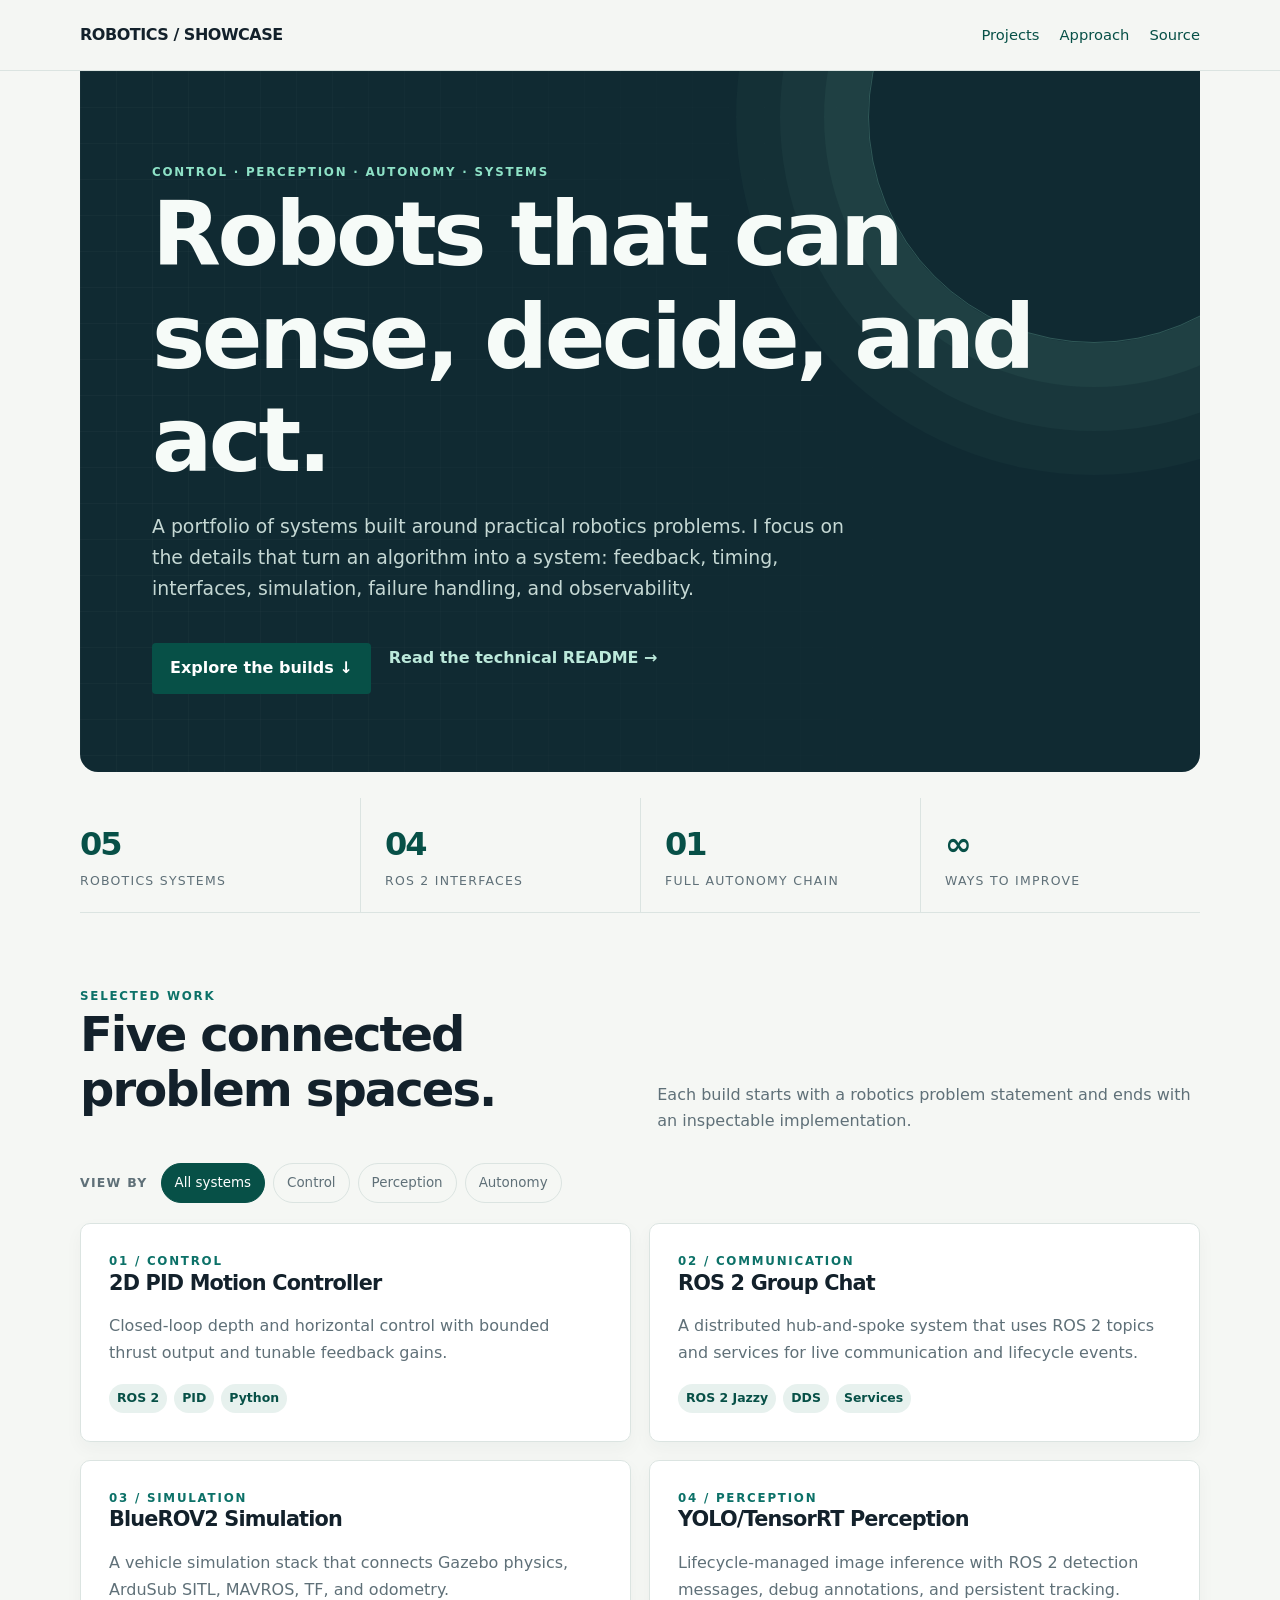
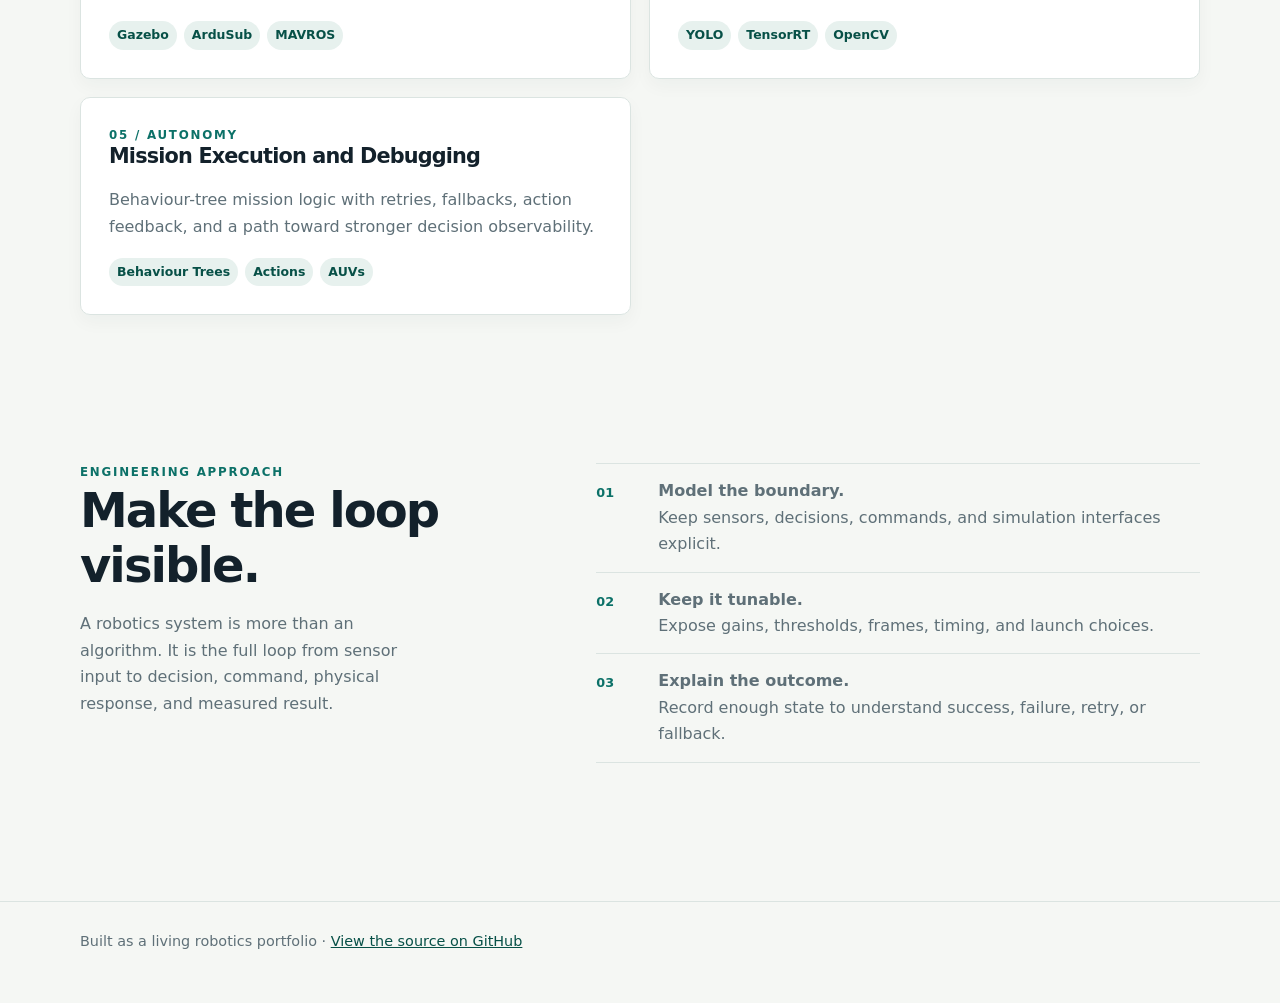
==== site/index.html @ ce5b4db6 "Create robotics portfolio and GitHub Pages showcase" ====
<!doctype html>
<html lang="en">
<head>
  <meta charset="utf-8">
  <meta name="viewport" content="width=device-width, initial-scale=1">
  <meta name="description" content="Robotics engineering portfolio by Brennan Ow Yong.">
  <title>Robotics Showcase — Brennan Ow Yong</title>
  <link rel="stylesheet" href="styles.css">
</head>
<body>
  <header class="topbar"><div class="wrap nav"><a class="brand" href="index.html">ROBOTICS / SHOWCASE</a><nav><a href="#projects">Projects</a><a href="#approach">Approach</a><a href="https://github.com/BrennanOwYong/robotics_showcase">Source</a></nav></div></header>
  <main>
    <div class="wrap hero">
      <div class="eyebrow">Control · Perception · Autonomy · Systems</div>
      <h1>Robots that can sense, decide, and act.</h1>
      <p class="lede">A portfolio of systems built around practical robotics problems. I focus on the details that turn an algorithm into a system: feedback, timing, interfaces, simulation, failure handling, and observability.</p>
      <div class="hero-actions"><a class="button" href="#projects">Explore the builds ↓</a><a class="text-link" href="https://github.com/BrennanOwYong/robotics_showcase">Read the technical README →</a></div>
    </div>
    <section class="wrap metrics" aria-label="Portfolio summary"><div><strong>05</strong><span>robotics systems</span></div><div><strong>04</strong><span>ROS 2 interfaces</span></div><div><strong>01</strong><span>full autonomy chain</span></div><div><strong>∞</strong><span>ways to improve</span></div></section>
    <section class="wrap section" id="projects">
      <div class="section-head"><div><div class="eyebrow">Selected work</div><h2>Five connected problem spaces.</h2></div><p>Each build starts with a robotics problem statement and ends with an inspectable implementation.</p></div>
      <div class="filterbar" aria-label="Filter projects"><span class="filter-label">View by</span><button class="filter is-active" type="button" data-filter="all">All systems</button><button class="filter" type="button" data-filter="control">Control</button><button class="filter" type="button" data-filter="perception">Perception</button><button class="filter" type="button" data-filter="autonomy">Autonomy</button></div>
      <div class="grid">
        <a class="card card-link" data-category="control" href="projects/pid-controller.html"><div class="eyebrow">01 / Control</div><h3>2D PID Motion Controller</h3><p>Closed-loop depth and horizontal control with bounded thrust output and tunable feedback gains.</p><div class="tags"><span class="tag">ROS 2</span><span class="tag">PID</span><span class="tag">Python</span></div></a>
        <a class="card card-link" data-category="autonomy" href="projects/ros-chat.html"><div class="eyebrow">02 / Communication</div><h3>ROS 2 Group Chat</h3><p>A distributed hub-and-spoke system that uses ROS 2 topics and services for live communication and lifecycle events.</p><div class="tags"><span class="tag">ROS 2 Jazzy</span><span class="tag">DDS</span><span class="tag">Services</span></div></a>
        <a class="card card-link" data-category="control" href="projects/bluerov-simulation.html"><div class="eyebrow">03 / Simulation</div><h3>BlueROV2 Simulation</h3><p>A vehicle simulation stack that connects Gazebo physics, ArduSub SITL, MAVROS, TF, and odometry.</p><div class="tags"><span class="tag">Gazebo</span><span class="tag">ArduSub</span><span class="tag">MAVROS</span></div></a>
        <a class="card card-link" data-category="perception" href="projects/perception.html"><div class="eyebrow">04 / Perception</div><h3>YOLO/TensorRT Perception</h3><p>Lifecycle-managed image inference with ROS 2 detection messages, debug annotations, and persistent tracking.</p><div class="tags"><span class="tag">YOLO</span><span class="tag">TensorRT</span><span class="tag">OpenCV</span></div></a>
        <a class="card card-link" data-category="autonomy" href="projects/mission-debug.html"><div class="eyebrow">05 / Autonomy</div><h3>Mission Execution and Debugging</h3><p>Behaviour-tree mission logic with retries, fallbacks, action feedback, and a path toward stronger decision observability.</p><div class="tags"><span class="tag">Behaviour Trees</span><span class="tag">Actions</span><span class="tag">AUVs</span></div></a>
      </div>
    </section>
    <section class="wrap section split" id="approach"><div><div class="eyebrow">Engineering approach</div><h2>Make the loop visible.</h2><p class="section-intro">A robotics system is more than an algorithm. It is the full loop from sensor input to decision, command, physical response, and measured result.</p></div><div class="approach-list"><div><span>01</span><p><strong>Model the boundary.</strong><br>Keep sensors, decisions, commands, and simulation interfaces explicit.</p></div><div><span>02</span><p><strong>Keep it tunable.</strong><br>Expose gains, thresholds, frames, timing, and launch choices.</p></div><div><span>03</span><p><strong>Explain the outcome.</strong><br>Record enough state to understand success, failure, retry, or fallback.</p></div></div></section>
  </main>
  <footer class="site-footer"><div class="wrap">Built as a living robotics portfolio · <a href="https://github.com/BrennanOwYong/robotics_showcase">View the source on GitHub</a></div></footer>
  <script src="app.js"></script>
</body>
</html>
---- site/styles.css ----
:root {
  --ink: #13212b;
  --muted: #5f7078;
  --paper: #f5f7f4;
  --card: #ffffff;
  --line: #dbe4e1;
  --accent: #0c7168;
  --accent-dark: #075047;
  --warm: #f2b84b;
  --max: 1120px;
}

* { box-sizing: border-box; }
html { scroll-behavior: smooth; }
body { margin: 0; color: var(--ink); background: var(--paper); font: 16px/1.65 Inter, ui-sans-serif, system-ui, -apple-system, sans-serif; }
a { color: var(--accent-dark); }
a:hover { color: var(--accent); }
.wrap { width: min(var(--max), calc(100% - 40px)); margin: 0 auto; }
.topbar { padding: 22px 0; border-bottom: 1px solid var(--line); background: rgba(245,247,244,.92); }
.nav { display: flex; justify-content: space-between; gap: 24px; align-items: center; }
.brand { font-weight: 800; letter-spacing: -.03em; text-decoration: none; color: var(--ink); }
.nav a:not(.brand) { margin-left: 20px; text-decoration: none; font-size: .92rem; }
.eyebrow { color: var(--accent); text-transform: uppercase; letter-spacing: .15em; font-size: .74rem; font-weight: 800; }
.hero { position: relative; isolation: isolate; overflow: hidden; padding: 92px 72px 78px; max-width: var(--max); color: #f6fbf8; background: #102a32; border-radius: 0 0 18px 18px; }
.hero::before { content: ""; position: absolute; z-index: -1; width: 450px; height: 450px; right: -120px; top: -180px; border: 1px solid rgba(142, 226, 199, .25); border-radius: 50%; box-shadow: 0 0 0 44px rgba(142, 226, 199, .05), 0 0 0 88px rgba(142, 226, 199, .04), 0 0 0 132px rgba(142, 226, 199, .03); }
.hero::after { content: ""; position: absolute; z-index: -1; inset: 0; opacity: .12; background-image: linear-gradient(rgba(255,255,255,.22) 1px, transparent 1px), linear-gradient(90deg, rgba(255,255,255,.22) 1px, transparent 1px); background-size: 36px 36px; mask-image: linear-gradient(90deg, #000, transparent 80%); }
.hero .eyebrow { color: #8ee2c7; }
.hero .lede { color: #c5d8d4; max-width: 700px; }
.hero-actions { display: flex; flex-wrap: wrap; align-items: center; gap: 18px; }
.text-link { color: #bce9db; text-decoration: none; font-weight: 700; }
.text-link:hover { color: #fff; }
h1, h2, h3 { line-height: 1.15; letter-spacing: -.04em; margin: 0 0 18px; }
h1 { font-size: clamp(2.8rem, 7vw, 5.8rem); }
h2 { font-size: clamp(2rem, 4vw, 3rem); }
h3 { font-size: 1.3rem; }
.lede { color: var(--muted); font-size: 1.18rem; max-width: 720px; }
.button { display: inline-block; margin-top: 20px; padding: 12px 18px; color: #fff; background: var(--accent-dark); border-radius: 4px; text-decoration: none; font-weight: 700; }
.button:hover { color: #fff; background: var(--accent); }
.metrics { display: grid; grid-template-columns: repeat(4, 1fr); margin-top: 26px; border-bottom: 1px solid var(--line); }
.metrics div { display: flex; flex-direction: column; gap: 1px; padding: 20px 24px; border-left: 1px solid var(--line); }
.metrics div:first-child { border-left: 0; padding-left: 0; }
.metrics strong { color: var(--accent-dark); font-size: 2rem; letter-spacing: -.06em; }
.metrics span { color: var(--muted); font-size: .78rem; text-transform: uppercase; letter-spacing: .1em; }
.section { padding: 74px 0; }
.section-head { display: flex; justify-content: space-between; align-items: end; gap: 20px; margin-bottom: 24px; }
.section-head p { max-width: 550px; color: var(--muted); margin: 0; }
.filterbar { display: flex; flex-wrap: wrap; align-items: center; gap: 8px; margin: 28px 0 20px; }
.filter-label { margin-right: 5px; color: var(--muted); font-size: .78rem; text-transform: uppercase; letter-spacing: .1em; font-weight: 800; }
.filter { padding: 8px 13px; color: var(--muted); background: transparent; border: 1px solid var(--line); border-radius: 999px; font: inherit; font-size: .84rem; cursor: pointer; }
.filter:hover, .filter.is-active { color: #fff; background: var(--accent-dark); border-color: var(--accent-dark); }
.grid { display: grid; grid-template-columns: repeat(2, 1fr); gap: 18px; }
.card { padding: 28px; background: var(--card); border: 1px solid var(--line); border-radius: 10px; box-shadow: 0 7px 18px rgba(16, 46, 50, .04); }
.card p { color: var(--muted); }
.card-link { text-decoration: none; display: block; color: inherit; height: 100%; }
.card-link { transition: transform .18s ease, box-shadow .18s ease, border-color .18s ease; }
.card-link.reveal { animation: rise .5s both; }
.card-link:hover { transform: translateY(-4px); border-color: #8fcabc; box-shadow: 0 15px 30px rgba(16, 46, 50, .1); }
.card-link:hover h3 { color: var(--accent); }
.card-link[hidden] { display: none; }
.tags { display: flex; flex-wrap: wrap; gap: 7px; margin: 18px 0 0; }
.tag { color: var(--accent-dark); background: #e7f1ee; padding: 4px 8px; border-radius: 999px; font-size: .78rem; font-weight: 700; }
.split { display: grid; grid-template-columns: .85fr 1.15fr; gap: 70px; }
.split p, .split li { color: var(--muted); }
.section-intro { max-width: 360px; }
.approach-list { border-top: 1px solid var(--line); }
.approach-list div { display: grid; grid-template-columns: 46px 1fr; gap: 16px; border-bottom: 1px solid var(--line); }
.approach-list span { padding-top: 18px; color: var(--accent); font-weight: 800; font-size: .8rem; }
.approach-list p { margin: 14px 0; }
.site-footer { margin-top: 64px; padding: 28px 0 50px; border-top: 1px solid var(--line); color: var(--muted); font-size: .9rem; }
.project-hero { position: relative; isolation: isolate; overflow: hidden; padding: 72px 70px 58px; max-width: var(--max); color: #f6fbf8; background: #102a32; border-radius: 0 0 18px 18px; }
.project-hero::after { content: ""; position: absolute; z-index: -1; width: 360px; height: 360px; right: -150px; top: -150px; border: 1px solid rgba(142,226,199,.22); border-radius: 50%; box-shadow: 0 0 0 36px rgba(142,226,199,.05), 0 0 0 72px rgba(142,226,199,.04); }
.project-hero .eyebrow { color: #8ee2c7; }
.project-hero .lede { color: #c5d8d4; }
.project-hero h1 { font-size: clamp(2.6rem, 6vw, 4.8rem); }
.project-meta { display: flex; flex-wrap: wrap; gap: 8px; margin-top: 24px; }
.project-body { display: grid; grid-template-columns: 1.4fr .6fr; gap: 54px; padding-bottom: 70px; }
.project-body h2 { margin-top: 42px; font-size: 2rem; }
.project-body h2:first-child { margin-top: 0; }
.project-body p, .project-body li { color: var(--muted); }
.facts { height: max-content; position: sticky; top: 20px; }
.facts dl { margin: 0; }
.facts dt { margin-top: 18px; color: var(--accent); font-size: .75rem; font-weight: 800; letter-spacing: .1em; text-transform: uppercase; }
.facts dd { margin: 3px 0 0; color: var(--ink); }
code { padding: 2px 5px; background: #eaf0ee; border-radius: 3px; font-size: .9em; }
pre { padding: 18px; overflow-x: auto; background: #15252a; color: #d9ebe6; border-radius: 6px; }
.back { display: inline-block; margin-top: 14px; font-size: .9rem; }
@keyframes rise { from { opacity: 0; transform: translateY(9px); } to { opacity: 1; transform: translateY(0); } }
@media (max-width: 760px) { .nav { align-items: flex-start; } .nav a:not(.brand) { margin-left: 10px; } .grid, .split, .project-body, .metrics { grid-template-columns: 1fr; } .hero, .project-hero { padding: 60px 28px; border-radius: 0 0 12px 12px; } .hero h1 { font-size: clamp(2.6rem, 14vw, 4rem); } .metrics div, .metrics div:first-child { padding: 14px 0; border-left: 0; border-bottom: 1px solid var(--line); } .metrics div:last-child { border-bottom: 0; } .facts { position: static; } }
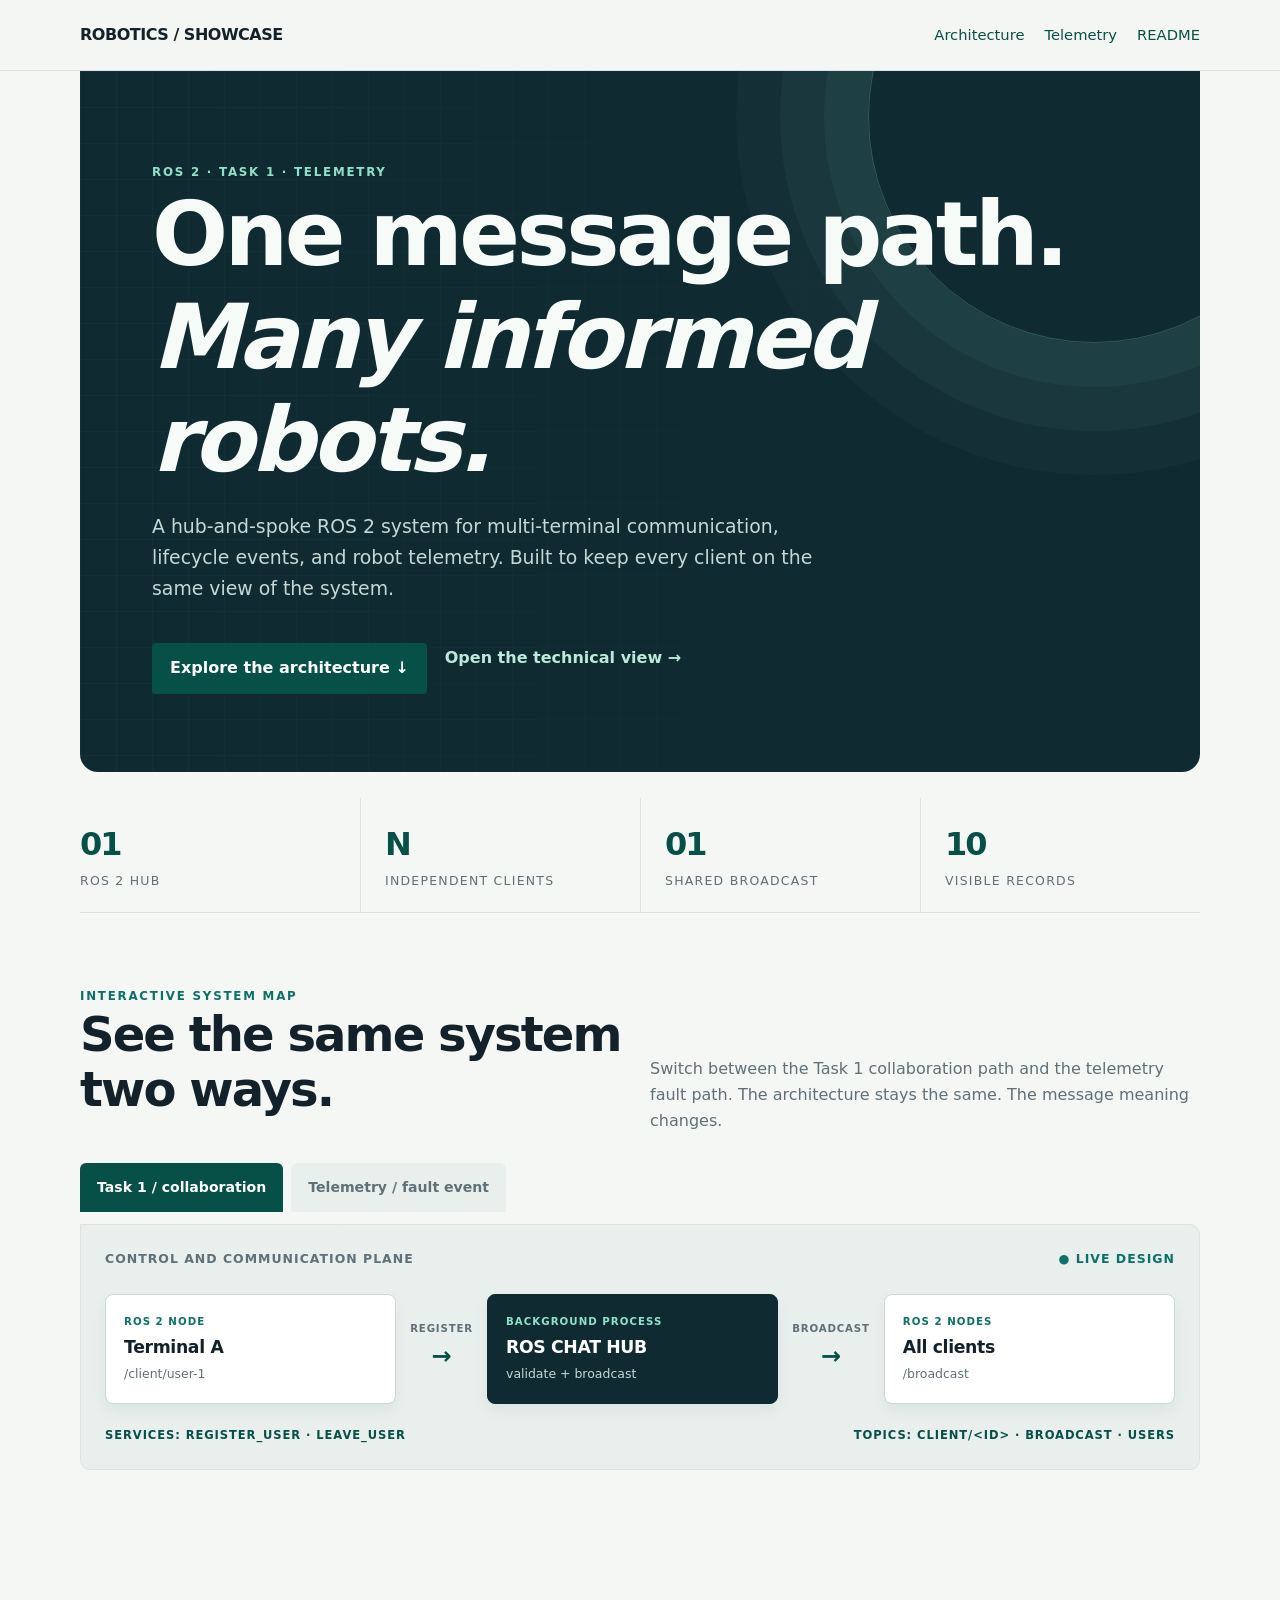
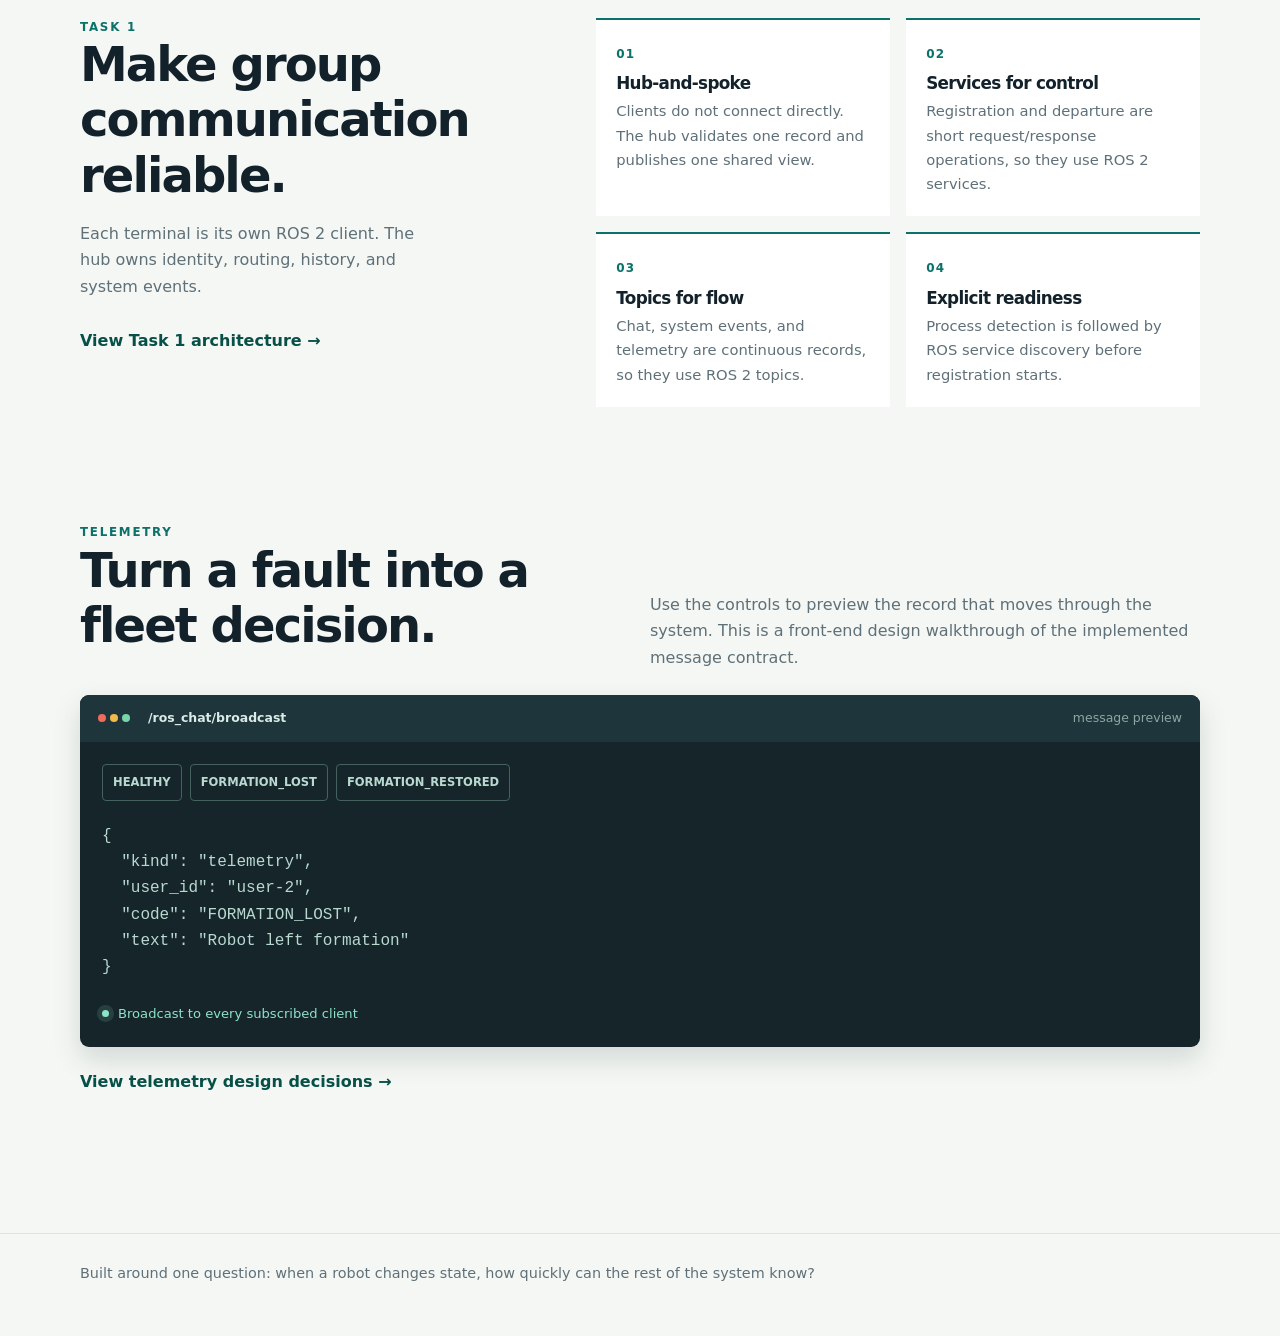
==== commit 0a9f4321: "Focus portfolio on Task 1 and telemetry" ====
--- a/site/index.html
+++ b/site/index.html
@@ -1,36 +1,22 @@
 <!doctype html>
 <html lang="en">
-<head>
-  <meta charset="utf-8">
-  <meta name="viewport" content="width=device-width, initial-scale=1">
-  <meta name="description" content="Robotics engineering portfolio by Brennan Ow Yong.">
-  <title>Robotics Showcase — Brennan Ow Yong</title>
-  <link rel="stylesheet" href="styles.css">
-</head>
+<head><meta charset="utf-8"><meta name="viewport" content="width=device-width, initial-scale=1"><meta name="description" content="Task 1 ROS 2 group communication and telemetry architecture portfolio."><title>ROS 2 Mission Telemetry — Robotics Showcase</title><link rel="stylesheet" href="styles.css"></head>
 <body>
-  <header class="topbar"><div class="wrap nav"><a class="brand" href="index.html">ROBOTICS / SHOWCASE</a><nav><a href="#projects">Projects</a><a href="#approach">Approach</a><a href="https://github.com/BrennanOwYong/robotics_showcase">Source</a></nav></div></header>
-  <main>
-    <div class="wrap hero">
-      <div class="eyebrow">Control · Perception · Autonomy · Systems</div>
-      <h1>Robots that can sense, decide, and act.</h1>
-      <p class="lede">A portfolio of systems built around practical robotics problems. I focus on the details that turn an algorithm into a system: feedback, timing, interfaces, simulation, failure handling, and observability.</p>
-      <div class="hero-actions"><a class="button" href="#projects">Explore the builds ↓</a><a class="text-link" href="https://github.com/BrennanOwYong/robotics_showcase">Read the technical README →</a></div>
-    </div>
-    <section class="wrap metrics" aria-label="Portfolio summary"><div><strong>05</strong><span>robotics systems</span></div><div><strong>04</strong><span>ROS 2 interfaces</span></div><div><strong>01</strong><span>full autonomy chain</span></div><div><strong>∞</strong><span>ways to improve</span></div></section>
-    <section class="wrap section" id="projects">
-      <div class="section-head"><div><div class="eyebrow">Selected work</div><h2>Five connected problem spaces.</h2></div><p>Each build starts with a robotics problem statement and ends with an inspectable implementation.</p></div>
-      <div class="filterbar" aria-label="Filter projects"><span class="filter-label">View by</span><button class="filter is-active" type="button" data-filter="all">All systems</button><button class="filter" type="button" data-filter="control">Control</button><button class="filter" type="button" data-filter="perception">Perception</button><button class="filter" type="button" data-filter="autonomy">Autonomy</button></div>
-      <div class="grid">
-        <a class="card card-link" data-category="control" href="projects/pid-controller.html"><div class="eyebrow">01 / Control</div><h3>2D PID Motion Controller</h3><p>Closed-loop depth and horizontal control with bounded thrust output and tunable feedback gains.</p><div class="tags"><span class="tag">ROS 2</span><span class="tag">PID</span><span class="tag">Python</span></div></a>
-        <a class="card card-link" data-category="autonomy" href="projects/ros-chat.html"><div class="eyebrow">02 / Communication</div><h3>ROS 2 Group Chat</h3><p>A distributed hub-and-spoke system that uses ROS 2 topics and services for live communication and lifecycle events.</p><div class="tags"><span class="tag">ROS 2 Jazzy</span><span class="tag">DDS</span><span class="tag">Services</span></div></a>
-        <a class="card card-link" data-category="control" href="projects/bluerov-simulation.html"><div class="eyebrow">03 / Simulation</div><h3>BlueROV2 Simulation</h3><p>A vehicle simulation stack that connects Gazebo physics, ArduSub SITL, MAVROS, TF, and odometry.</p><div class="tags"><span class="tag">Gazebo</span><span class="tag">ArduSub</span><span class="tag">MAVROS</span></div></a>
-        <a class="card card-link" data-category="perception" href="projects/perception.html"><div class="eyebrow">04 / Perception</div><h3>YOLO/TensorRT Perception</h3><p>Lifecycle-managed image inference with ROS 2 detection messages, debug annotations, and persistent tracking.</p><div class="tags"><span class="tag">YOLO</span><span class="tag">TensorRT</span><span class="tag">OpenCV</span></div></a>
-        <a class="card card-link" data-category="autonomy" href="projects/mission-debug.html"><div class="eyebrow">05 / Autonomy</div><h3>Mission Execution and Debugging</h3><p>Behaviour-tree mission logic with retries, fallbacks, action feedback, and a path toward stronger decision observability.</p><div class="tags"><span class="tag">Behaviour Trees</span><span class="tag">Actions</span><span class="tag">AUVs</span></div></a>
-      </div>
-    </section>
-    <section class="wrap section split" id="approach"><div><div class="eyebrow">Engineering approach</div><h2>Make the loop visible.</h2><p class="section-intro">A robotics system is more than an algorithm. It is the full loop from sensor input to decision, command, physical response, and measured result.</p></div><div class="approach-list"><div><span>01</span><p><strong>Model the boundary.</strong><br>Keep sensors, decisions, commands, and simulation interfaces explicit.</p></div><div><span>02</span><p><strong>Keep it tunable.</strong><br>Expose gains, thresholds, frames, timing, and launch choices.</p></div><div><span>03</span><p><strong>Explain the outcome.</strong><br>Record enough state to understand success, failure, retry, or fallback.</p></div></div></section>
-  </main>
-  <footer class="site-footer"><div class="wrap">Built as a living robotics portfolio · <a href="https://github.com/BrennanOwYong/robotics_showcase">View the source on GitHub</a></div></footer>
-  <script src="app.js"></script>
-</body>
-</html>
+<header class="topbar"><div class="wrap nav"><a class="brand" href="index.html">ROBOTICS / SHOWCASE</a><nav><a href="#architecture">Architecture</a><a href="#telemetry">Telemetry</a><a href="https://github.com/BrennanOwYong/robotics_showcase">README</a></nav></div></header>
+<main>
+  <section class="wrap hero"><div class="eyebrow">ROS 2 · Task 1 · Telemetry</div><h1>One message path.<br><em>Many informed robots.</em></h1><p class="lede">A hub-and-spoke ROS 2 system for multi-terminal communication, lifecycle events, and robot telemetry. Built to keep every client on the same view of the system.</p><div class="hero-actions"><a class="button" href="#architecture">Explore the architecture ↓</a><a class="text-link" href="task1.html">Open the technical view →</a></div></section>
+  <section class="wrap metrics" aria-label="System summary"><div><strong>01</strong><span>ROS 2 hub</span></div><div><strong>N</strong><span>independent clients</span></div><div><strong>01</strong><span>shared broadcast</span></div><div><strong>10</strong><span>visible records</span></div></section>
+  <section class="wrap section" id="architecture"><div class="section-head"><div><div class="eyebrow">Interactive system map</div><h2>See the same system two ways.</h2></div><p>Switch between the Task 1 collaboration path and the telemetry fault path. The architecture stays the same. The message meaning changes.</p></div>
+    <div class="view-tabs" role="tablist" aria-label="Architecture views"><button class="view-tab is-active" type="button" role="tab" aria-selected="true" data-view="task">Task 1 / collaboration</button><button class="view-tab" type="button" role="tab" aria-selected="false" data-view="telemetry">Telemetry / fault event</button></div>
+    <div class="architecture-panel is-active" data-panel="task"><div class="diagram-caption"><span>Control and communication plane</span><span class="live-dot">● live design</span></div><div class="flow-diagram"><div class="node client"><small>ROS 2 node</small><strong>Terminal A</strong><span>/client/user-1</span></div><div class="arrow"><span>register</span>→</div><div class="node hub"><small>background process</small><strong>ROS CHAT HUB</strong><span>validate + broadcast</span></div><div class="arrow"><span>broadcast</span>→</div><div class="node client"><small>ROS 2 nodes</small><strong>All clients</strong><span>/broadcast</span></div></div><div class="diagram-foot"><span>Services: register_user · leave_user</span><span>Topics: client/&lt;id&gt; · broadcast · users</span></div></div>
+    <div class="architecture-panel" data-panel="telemetry"><div class="diagram-caption"><span>Fleet event plane</span><span class="live-dot amber">● same transport</span></div><div class="flow-diagram telemetry-flow"><div class="node robot"><small>robot or client</small><strong>Formation lost</strong><span>telemetry record</span></div><div class="arrow"><span>JSON record</span>→</div><div class="node hub"><small>trusted router</small><strong>ROS CHAT HUB</strong><span>validate sender</span></div><div class="arrow"><span>one broadcast</span>→</div><div class="node robot"><small>fleet response</small><strong>All robots</strong><span>log · react · display</span></div></div><div class="diagram-foot"><span>kind: telemetry</span><span>code: FORMATION_LOST</span></div></div>
+  </section>
+  <section class="wrap section split" id="task1"><div><div class="eyebrow">Task 1</div><h2>Make group communication reliable.</h2><p class="section-intro">Each terminal is its own ROS 2 client. The hub owns identity, routing, history, and system events.</p><a class="inline-link" href="task1.html">View Task 1 architecture →</a></div><div class="decision-grid"><div class="decision"><span>01</span><h3>Hub-and-spoke</h3><p>Clients do not connect directly. The hub validates one record and publishes one shared view.</p></div><div class="decision"><span>02</span><h3>Services for control</h3><p>Registration and departure are short request/response operations, so they use ROS 2 services.</p></div><div class="decision"><span>03</span><h3>Topics for flow</h3><p>Chat, system events, and telemetry are continuous records, so they use ROS 2 topics.</p></div><div class="decision"><span>04</span><h3>Explicit readiness</h3><p>Process detection is followed by ROS service discovery before registration starts.</p></div></div></section>
+  <section class="wrap section telemetry-section" id="telemetry"><div class="section-head"><div><div class="eyebrow">Telemetry</div><h2>Turn a fault into a fleet decision.</h2></div><p>Use the controls to preview the record that moves through the system. This is a front-end design walkthrough of the implemented message contract.</p></div><div class="telemetry-console"><div class="console-head"><span><i></i><i></i><i></i></span><strong>/ros_chat/broadcast</strong><span class="console-state">message preview</span></div><div class="console-body"><div class="event-buttons"><button type="button" data-event="healthy">HEALTHY</button><button type="button" data-event="lost">FORMATION_LOST</button><button type="button" data-event="rejoined">FORMATION_RESTORED</button></div><pre id="telemetry-output" aria-live="polite">{
+  "kind": "telemetry",
+  "user_id": "user-2",
+  "code": "FORMATION_LOST",
+  "text": "Robot left formation"
+}</pre><div class="console-result"><span class="pulse"></span><span id="telemetry-result">Broadcast to every subscribed client</span></div></div></div><a class="inline-link" href="telemetry.html">View telemetry design decisions →</a></section>
+</main><footer class="site-footer"><div class="wrap">Built around one question: when a robot changes state, how quickly can the rest of the system know?</div></footer><script src="app.js"></script>
+</body></html>
--- a/site/styles.css
+++ b/site/styles.css
@@ -86,3 +86,24 @@
 .back { display: inline-block; margin-top: 14px; font-size: .9rem; }
 @keyframes rise { from { opacity: 0; transform: translateY(9px); } to { opacity: 1; transform: translateY(0); } }
 @media (max-width: 760px) { .nav { align-items: flex-start; } .nav a:not(.brand) { margin-left: 10px; } .grid, .split, .project-body, .metrics { grid-template-columns: 1fr; } .hero, .project-hero { padding: 60px 28px; border-radius: 0 0 12px 12px; } .hero h1 { font-size: clamp(2.6rem, 14vw, 4rem); } .metrics div, .metrics div:first-child { padding: 14px 0; border-left: 0; border-bottom: 1px solid var(--line); } .metrics div:last-child { border-bottom: 0; } .facts { position: static; } }
+
+/* Task 1 and telemetry presentation */
+.view-tabs { display: flex; gap: 8px; margin: 28px 0 12px; }
+.view-tab { padding: 12px 16px; color: var(--muted); background: #e9efec; border: 1px solid transparent; border-radius: 6px 6px 0 0; font: inherit; font-size: .88rem; font-weight: 800; cursor: pointer; }
+.view-tab:hover, .view-tab.is-active { color: #fff; background: var(--accent-dark); }
+.architecture-panel { display: none; padding: 24px; background: #e8efec; border: 1px solid var(--line); border-radius: 0 10px 10px 10px; }
+.architecture-panel.is-active { display: block; animation: rise .3s both; }
+.diagram-caption, .diagram-foot { display: flex; justify-content: space-between; gap: 18px; color: var(--muted); font-size: .78rem; text-transform: uppercase; letter-spacing: .08em; font-weight: 800; }
+.diagram-foot { margin-top: 22px; color: var(--accent-dark); font-size: .72rem; }
+.live-dot { color: var(--accent); }.live-dot.amber { color: #b77718; }
+.flow-diagram { display: grid; grid-template-columns: 1fr auto 1fr auto 1fr; align-items: center; gap: 14px; margin: 24px 0 0; }
+.node { display: flex; flex-direction: column; gap: 3px; min-height: 100px; justify-content: center; padding: 18px; background: #fff; border: 1px solid #cbdad5; border-radius: 8px; box-shadow: 0 7px 15px rgba(16,46,50,.05); }
+.node small { color: var(--accent); text-transform: uppercase; letter-spacing: .1em; font-size: .64rem; font-weight: 800; }.node strong { font-size: 1.08rem; letter-spacing: -.02em; }.node span { color: var(--muted); font-size: .78rem; }
+.node.hub { color: #fff; background: #102a32; border-color: #102a32; }.node.hub small { color: #8ee2c7; }.node.hub span { color: #c5d8d4; }
+.arrow { color: var(--accent-dark); text-align: center; font-size: 1.5rem; font-weight: 800; }.arrow span { display: block; color: var(--muted); font-size: .64rem; text-transform: uppercase; letter-spacing: .08em; }
+.compact-grid { display: grid; grid-template-columns: 1fr 1fr; gap: 18px; }.compact-grid h2 { font-size: 1.7rem; }.inline-link { display: inline-block; margin-top: 12px; font-weight: 800; text-decoration: none; }
+.decision-grid { display: grid; grid-template-columns: 1fr 1fr; gap: 16px; }.decision { padding: 20px; border-top: 2px solid var(--accent); background: #fff; }.decision span, .story-step > span { color: var(--accent); font-size: .75rem; font-weight: 900; letter-spacing: .1em; }.decision h3 { margin: 8px 0 6px; font-size: 1.05rem; }.decision p, .story-step p { margin: 0; color: var(--muted); font-size: .92rem; }
+.telemetry-section { padding-top: 42px; }.telemetry-console { overflow: hidden; margin: 24px 0 10px; color: #d9ebe6; background: #15252a; border-radius: 9px; box-shadow: 0 12px 28px rgba(16,46,50,.15); }.console-head { display: flex; align-items: center; gap: 14px; padding: 13px 18px; background: #1e353b; font-size: .78rem; }.console-head i { display: inline-block; width: 8px; height: 8px; margin-right: 4px; background: #ef6b5b; border-radius: 50%; }.console-head i:nth-child(2) { background: #f2b84b; }.console-head i:nth-child(3) { background: #77d6a9; }.console-state { margin-left: auto; color: #8aa7a1; }.console-body { padding: 22px; }.event-buttons { display: flex; flex-wrap: wrap; gap: 8px; }.event-buttons button { padding: 8px 10px; color: #b8d9d0; background: transparent; border: 1px solid #45625f; border-radius: 4px; font: inherit; font-size: .72rem; font-weight: 800; cursor: pointer; }.event-buttons button:hover, .event-buttons button.is-selected { color: #15252a; background: #8ee2c7; }.console-body pre { margin: 22px 0; padding: 0; color: #b8d9d0; background: transparent; }.console-result { display: flex; align-items: center; gap: 9px; color: #8ee2c7; font-size: .82rem; }.pulse { width: 7px; height: 7px; background: #8ee2c7; border-radius: 50%; box-shadow: 0 0 0 5px rgba(142,226,199,.14); }
+.project-hero { position: relative; isolation: isolate; overflow: hidden; padding: 72px 70px 58px; max-width: var(--max); color: #f6fbf8; background: #102a32; border-radius: 0 0 18px 18px; }.project-hero::after { content: ""; position: absolute; z-index: -1; width: 360px; height: 360px; right: -150px; top: -150px; border: 1px solid rgba(142,226,199,.22); border-radius: 50%; box-shadow: 0 0 0 36px rgba(142,226,199,.05), 0 0 0 72px rgba(142,226,199,.04); }.project-hero .eyebrow { color: #8ee2c7; }.project-hero .lede { color: #c5d8d4; }.project-hero h1 { font-size: clamp(2.6rem, 6vw, 4.8rem); }
+.large-architecture { display: grid; grid-template-columns: 1fr 1.2fr 1fr; align-items: center; gap: 24px; padding: 34px; background: #e8efec; border: 1px solid var(--line); border-radius: 10px; }.large-column { display: grid; gap: 14px; }.large-center { display: grid; gap: 14px; align-items: center; }.connector-label { color: var(--muted); text-align: center; font-size: .7rem; text-transform: uppercase; letter-spacing: .08em; }.node.output { border-left: 4px solid var(--accent); }.decision-stack p { margin: 0; padding: 14px 0; color: var(--muted); border-bottom: 1px solid var(--line); }.decision-stack strong { color: var(--ink); }.telemetry-story { max-width: 760px; margin: 0 auto; }.story-step { display: grid; grid-template-columns: 54px 1fr; gap: 18px; align-items: start; padding: 20px 24px; background: #fff; border: 1px solid var(--line); border-radius: 8px; }.story-step h3 { margin: 0 0 4px; }.story-line { width: 2px; height: 28px; margin-left: 27px; background: #a7cec1; }.code-card { margin: 0; background: #15252a; color: #b8d9d0; }
+@media (max-width: 760px) { .flow-diagram { grid-template-columns: 1fr; }.arrow { transform: rotate(90deg); }.diagram-foot, .diagram-caption { flex-direction: column; gap: 6px; }.decision-grid, .compact-grid, .large-architecture { grid-template-columns: 1fr; }.large-architecture { padding: 20px; } }
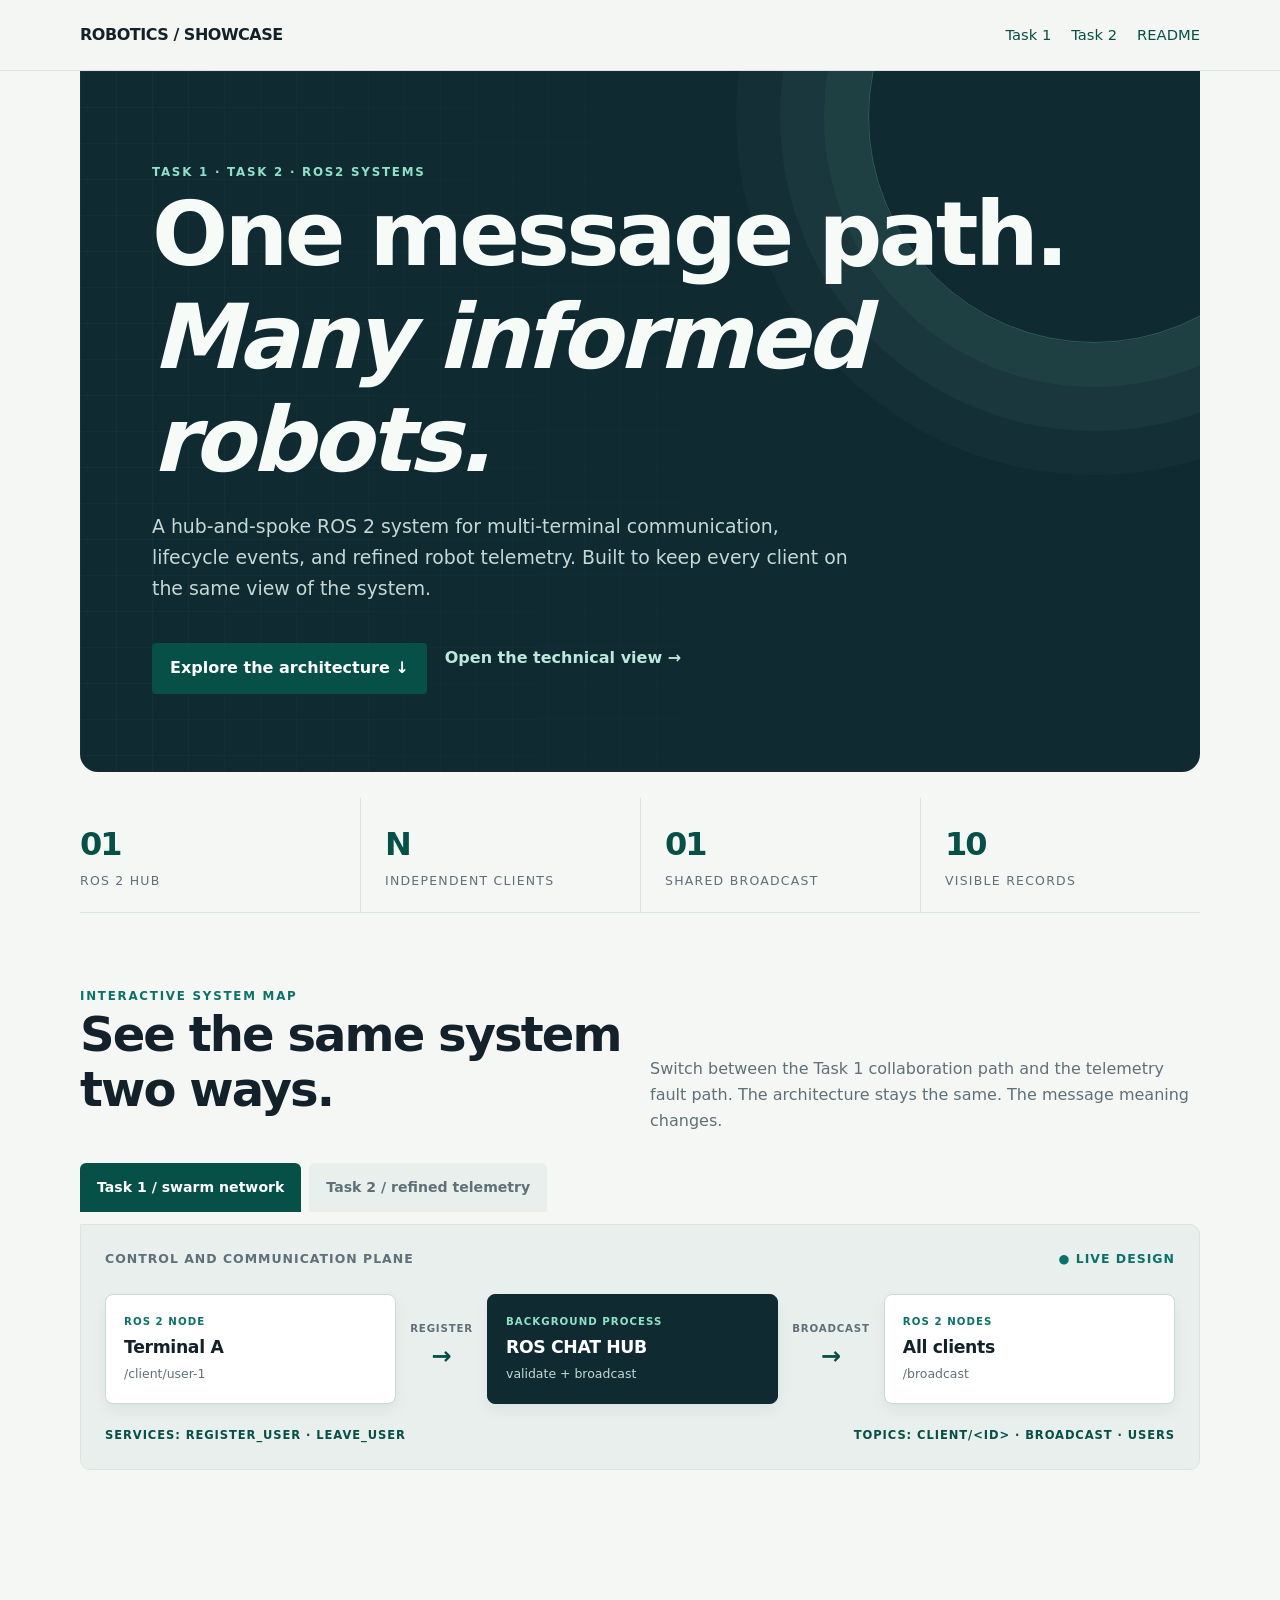
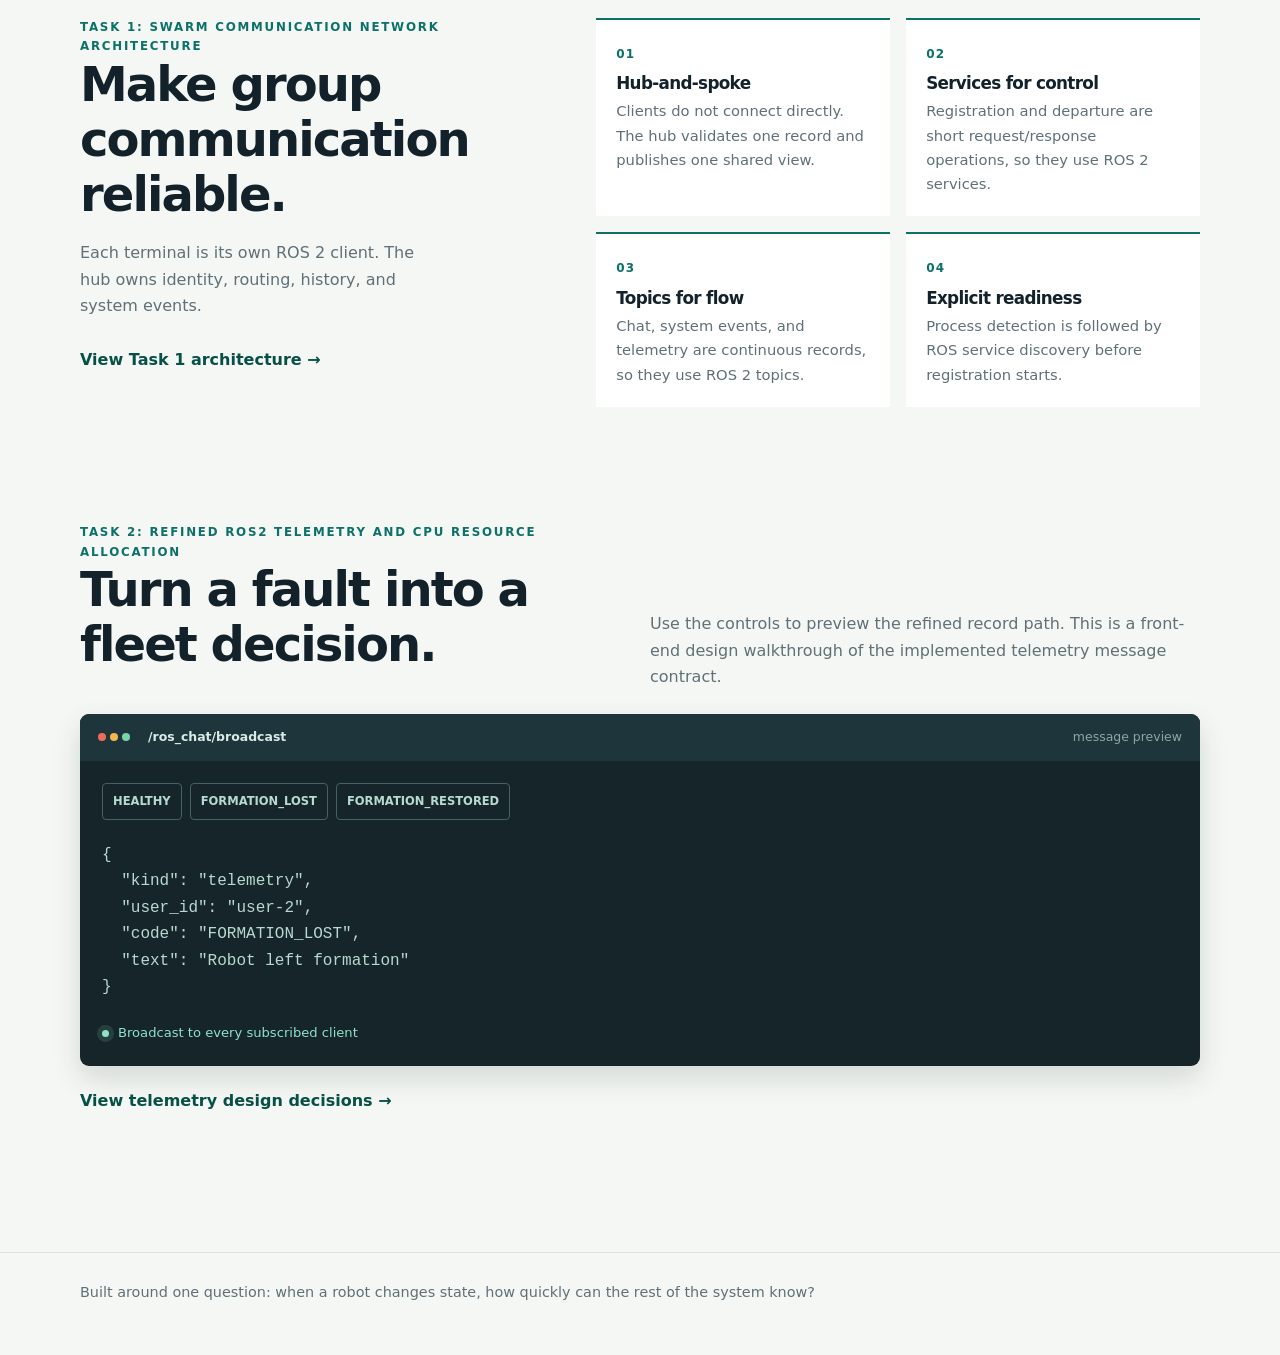
==== commit 527ede61: "Rename Task 1 and Task 2 portfolio views" ====
--- a/site/index.html
+++ b/site/index.html
@@ -1,18 +1,18 @@
 <!doctype html>
 <html lang="en">
-<head><meta charset="utf-8"><meta name="viewport" content="width=device-width, initial-scale=1"><meta name="description" content="Task 1 ROS 2 group communication and telemetry architecture portfolio."><title>ROS 2 Mission Telemetry — Robotics Showcase</title><link rel="stylesheet" href="styles.css"></head>
+<head><meta charset="utf-8"><meta name="viewport" content="width=device-width, initial-scale=1"><meta name="description" content="Task 1 swarm communication network architecture and Task 2 refined ROS2 telemetry portfolio."><title>Task 1 Swarm Communication · Task 2 Refined ROS2 Telemetry</title><link rel="stylesheet" href="styles.css"></head>
 <body>
-<header class="topbar"><div class="wrap nav"><a class="brand" href="index.html">ROBOTICS / SHOWCASE</a><nav><a href="#architecture">Architecture</a><a href="#telemetry">Telemetry</a><a href="https://github.com/BrennanOwYong/robotics_showcase">README</a></nav></div></header>
+<header class="topbar"><div class="wrap nav"><a class="brand" href="index.html">ROBOTICS / SHOWCASE</a><nav><a href="#architecture">Task 1</a><a href="#telemetry">Task 2</a><a href="https://github.com/BrennanOwYong/robotics_showcase">README</a></nav></div></header>
 <main>
-  <section class="wrap hero"><div class="eyebrow">ROS 2 · Task 1 · Telemetry</div><h1>One message path.<br><em>Many informed robots.</em></h1><p class="lede">A hub-and-spoke ROS 2 system for multi-terminal communication, lifecycle events, and robot telemetry. Built to keep every client on the same view of the system.</p><div class="hero-actions"><a class="button" href="#architecture">Explore the architecture ↓</a><a class="text-link" href="task1.html">Open the technical view →</a></div></section>
+  <section class="wrap hero"><div class="eyebrow">Task 1 · Task 2 · ROS2 systems</div><h1>One message path.<br><em>Many informed robots.</em></h1><p class="lede">A hub-and-spoke ROS 2 system for multi-terminal communication, lifecycle events, and refined robot telemetry. Built to keep every client on the same view of the system.</p><div class="hero-actions"><a class="button" href="#architecture">Explore the architecture ↓</a><a class="text-link" href="task1.html">Open the technical view →</a></div></section>
   <section class="wrap metrics" aria-label="System summary"><div><strong>01</strong><span>ROS 2 hub</span></div><div><strong>N</strong><span>independent clients</span></div><div><strong>01</strong><span>shared broadcast</span></div><div><strong>10</strong><span>visible records</span></div></section>
   <section class="wrap section" id="architecture"><div class="section-head"><div><div class="eyebrow">Interactive system map</div><h2>See the same system two ways.</h2></div><p>Switch between the Task 1 collaboration path and the telemetry fault path. The architecture stays the same. The message meaning changes.</p></div>
-    <div class="view-tabs" role="tablist" aria-label="Architecture views"><button class="view-tab is-active" type="button" role="tab" aria-selected="true" data-view="task">Task 1 / collaboration</button><button class="view-tab" type="button" role="tab" aria-selected="false" data-view="telemetry">Telemetry / fault event</button></div>
+    <div class="view-tabs" role="tablist" aria-label="Architecture views"><button class="view-tab is-active" type="button" role="tab" aria-selected="true" data-view="task">Task 1 / swarm network</button><button class="view-tab" type="button" role="tab" aria-selected="false" data-view="telemetry">Task 2 / refined telemetry</button></div>
     <div class="architecture-panel is-active" data-panel="task"><div class="diagram-caption"><span>Control and communication plane</span><span class="live-dot">● live design</span></div><div class="flow-diagram"><div class="node client"><small>ROS 2 node</small><strong>Terminal A</strong><span>/client/user-1</span></div><div class="arrow"><span>register</span>→</div><div class="node hub"><small>background process</small><strong>ROS CHAT HUB</strong><span>validate + broadcast</span></div><div class="arrow"><span>broadcast</span>→</div><div class="node client"><small>ROS 2 nodes</small><strong>All clients</strong><span>/broadcast</span></div></div><div class="diagram-foot"><span>Services: register_user · leave_user</span><span>Topics: client/&lt;id&gt; · broadcast · users</span></div></div>
     <div class="architecture-panel" data-panel="telemetry"><div class="diagram-caption"><span>Fleet event plane</span><span class="live-dot amber">● same transport</span></div><div class="flow-diagram telemetry-flow"><div class="node robot"><small>robot or client</small><strong>Formation lost</strong><span>telemetry record</span></div><div class="arrow"><span>JSON record</span>→</div><div class="node hub"><small>trusted router</small><strong>ROS CHAT HUB</strong><span>validate sender</span></div><div class="arrow"><span>one broadcast</span>→</div><div class="node robot"><small>fleet response</small><strong>All robots</strong><span>log · react · display</span></div></div><div class="diagram-foot"><span>kind: telemetry</span><span>code: FORMATION_LOST</span></div></div>
   </section>
-  <section class="wrap section split" id="task1"><div><div class="eyebrow">Task 1</div><h2>Make group communication reliable.</h2><p class="section-intro">Each terminal is its own ROS 2 client. The hub owns identity, routing, history, and system events.</p><a class="inline-link" href="task1.html">View Task 1 architecture →</a></div><div class="decision-grid"><div class="decision"><span>01</span><h3>Hub-and-spoke</h3><p>Clients do not connect directly. The hub validates one record and publishes one shared view.</p></div><div class="decision"><span>02</span><h3>Services for control</h3><p>Registration and departure are short request/response operations, so they use ROS 2 services.</p></div><div class="decision"><span>03</span><h3>Topics for flow</h3><p>Chat, system events, and telemetry are continuous records, so they use ROS 2 topics.</p></div><div class="decision"><span>04</span><h3>Explicit readiness</h3><p>Process detection is followed by ROS service discovery before registration starts.</p></div></div></section>
-  <section class="wrap section telemetry-section" id="telemetry"><div class="section-head"><div><div class="eyebrow">Telemetry</div><h2>Turn a fault into a fleet decision.</h2></div><p>Use the controls to preview the record that moves through the system. This is a front-end design walkthrough of the implemented message contract.</p></div><div class="telemetry-console"><div class="console-head"><span><i></i><i></i><i></i></span><strong>/ros_chat/broadcast</strong><span class="console-state">message preview</span></div><div class="console-body"><div class="event-buttons"><button type="button" data-event="healthy">HEALTHY</button><button type="button" data-event="lost">FORMATION_LOST</button><button type="button" data-event="rejoined">FORMATION_RESTORED</button></div><pre id="telemetry-output" aria-live="polite">{
+  <section class="wrap section split" id="task1"><div><div class="eyebrow">Task 1: Swarm Communication Network Architecture</div><h2>Make group communication reliable.</h2><p class="section-intro">Each terminal is its own ROS 2 client. The hub owns identity, routing, history, and system events.</p><a class="inline-link" href="task1.html">View Task 1 architecture →</a></div><div class="decision-grid"><div class="decision"><span>01</span><h3>Hub-and-spoke</h3><p>Clients do not connect directly. The hub validates one record and publishes one shared view.</p></div><div class="decision"><span>02</span><h3>Services for control</h3><p>Registration and departure are short request/response operations, so they use ROS 2 services.</p></div><div class="decision"><span>03</span><h3>Topics for flow</h3><p>Chat, system events, and telemetry are continuous records, so they use ROS 2 topics.</p></div><div class="decision"><span>04</span><h3>Explicit readiness</h3><p>Process detection is followed by ROS service discovery before registration starts.</p></div></div></section>
+  <section class="wrap section telemetry-section" id="telemetry"><div class="section-head"><div><div class="eyebrow">Task 2: Refined ROS2 Telemetry and CPU Resource Allocation</div><h2>Turn a fault into a fleet decision.</h2></div><p>Use the controls to preview the refined record path. This is a front-end design walkthrough of the implemented telemetry message contract.</p></div><div class="telemetry-console"><div class="console-head"><span><i></i><i></i><i></i></span><strong>/ros_chat/broadcast</strong><span class="console-state">message preview</span></div><div class="console-body"><div class="event-buttons"><button type="button" data-event="healthy">HEALTHY</button><button type="button" data-event="lost">FORMATION_LOST</button><button type="button" data-event="rejoined">FORMATION_RESTORED</button></div><pre id="telemetry-output" aria-live="polite">{
   "kind": "telemetry",
   "user_id": "user-2",
   "code": "FORMATION_LOST",
--- a/site/styles.css
+++ b/site/styles.css
@@ -107,3 +107,12 @@
 .project-hero { position: relative; isolation: isolate; overflow: hidden; padding: 72px 70px 58px; max-width: var(--max); color: #f6fbf8; background: #102a32; border-radius: 0 0 18px 18px; }.project-hero::after { content: ""; position: absolute; z-index: -1; width: 360px; height: 360px; right: -150px; top: -150px; border: 1px solid rgba(142,226,199,.22); border-radius: 50%; box-shadow: 0 0 0 36px rgba(142,226,199,.05), 0 0 0 72px rgba(142,226,199,.04); }.project-hero .eyebrow { color: #8ee2c7; }.project-hero .lede { color: #c5d8d4; }.project-hero h1 { font-size: clamp(2.6rem, 6vw, 4.8rem); }
 .large-architecture { display: grid; grid-template-columns: 1fr 1.2fr 1fr; align-items: center; gap: 24px; padding: 34px; background: #e8efec; border: 1px solid var(--line); border-radius: 10px; }.large-column { display: grid; gap: 14px; }.large-center { display: grid; gap: 14px; align-items: center; }.connector-label { color: var(--muted); text-align: center; font-size: .7rem; text-transform: uppercase; letter-spacing: .08em; }.node.output { border-left: 4px solid var(--accent); }.decision-stack p { margin: 0; padding: 14px 0; color: var(--muted); border-bottom: 1px solid var(--line); }.decision-stack strong { color: var(--ink); }.telemetry-story { max-width: 760px; margin: 0 auto; }.story-step { display: grid; grid-template-columns: 54px 1fr; gap: 18px; align-items: start; padding: 20px 24px; background: #fff; border: 1px solid var(--line); border-radius: 8px; }.story-step h3 { margin: 0 0 4px; }.story-line { width: 2px; height: 28px; margin-left: 27px; background: #a7cec1; }.code-card { margin: 0; background: #15252a; color: #b8d9d0; }
 @media (max-width: 760px) { .flow-diagram { grid-template-columns: 1fr; }.arrow { transform: rotate(90deg); }.diagram-foot, .diagram-caption { flex-direction: column; gap: 6px; }.decision-grid, .compact-grid, .large-architecture { grid-template-columns: 1fr; }.large-architecture { padding: 20px; } }
+.animation-shell { overflow: hidden; background: #eef4f1; border: 1px solid var(--line); border-radius: 10px; box-shadow: 0 14px 30px rgba(16,46,50,.08); }
+.animation-toolbar { display: flex; align-items: center; justify-content: space-between; gap: 16px; padding: 14px 18px; background: #102a32; color: #c5d8d4; }.animation-buttons { display: flex; gap: 7px; }.anim-button { padding: 8px 12px; color: #c5d8d4; background: #1e4248; border: 1px solid #41676a; border-radius: 4px; font: inherit; font-size: .78rem; font-weight: 800; cursor: pointer; }.anim-button:hover, .anim-button.primary { color: #102a32; background: #8ee2c7; border-color: #8ee2c7; }.animation-status { color: #8ee2c7; font-size: .78rem; font-weight: 800; }
+.animation-body { display: grid; grid-template-columns: 250px 1fr; min-height: 520px; }.animation-steps { display: grid; align-content: center; gap: 2px; margin: 0; padding: 24px 12px; list-style: none; background: #e1ebe7; border-right: 1px solid var(--line); }.animation-steps button { display: grid; grid-template-columns: 35px 1fr; gap: 8px; width: 100%; padding: 11px 9px; color: var(--muted); text-align: left; background: transparent; border: 1px solid transparent; border-radius: 5px; font: inherit; cursor: pointer; }.animation-steps button:hover, .animation-steps button.is-current { color: var(--ink); background: #fff; border-color: #b7d5ca; box-shadow: 0 5px 12px rgba(16,46,50,.06); }.animation-steps b { color: var(--accent); font-size: .72rem; }.animation-steps span { font-weight: 800; font-size: .82rem; }.animation-steps small { display: block; margin-top: 2px; color: var(--muted); font-size: .7rem; font-weight: 400; line-height: 1.3; }
+.animation-scene { position: relative; overflow: hidden; padding: 28px; background: radial-gradient(circle at 80% 10%, rgba(142,226,199,.2), transparent 26%), #f8fbf9; }.scene-label { color: var(--muted); text-transform: uppercase; letter-spacing: .13em; font-size: .7rem; font-weight: 800; }.scene-grid { display: grid; grid-template-columns: 1fr 150px 1fr; align-items: center; gap: 18px; min-height: 340px; }.scene-column { display: grid; gap: 13px; }.scene-middle { display: grid; gap: 10px; align-items: center; }.anim-node { position: relative; z-index: 2; display: flex; flex-direction: column; gap: 3px; min-height: 88px; justify-content: center; padding: 15px; background: #fff; border: 1px solid #cbdad5; border-radius: 7px; box-shadow: 0 8px 18px rgba(16,46,50,.06); opacity: .2; transform: scale(.96); transition: opacity .45s ease, transform .45s ease, border-color .45s ease, box-shadow .45s ease; }.anim-node small { color: var(--accent); text-transform: uppercase; letter-spacing: .1em; font-size: .6rem; font-weight: 800; }.anim-node strong { font-size: .95rem; }.anim-node span { color: var(--muted); font-size: .7rem; }.anim-hub { color: #fff; background: #102a32; border-color: #102a32; }.anim-hub small { color: #8ee2c7; }.anim-hub span { color: #c5d8d4; }.route { position: relative; height: 4px; background: #bed5cd; opacity: .15; transition: opacity .4s ease, background .4s ease; }.route::after { content: ""; position: absolute; top: -4px; right: -1px; border-top: 6px solid transparent; border-bottom: 6px solid transparent; border-left: 8px solid #bed5cd; }
+.scene-caption { position: absolute; right: 28px; bottom: 22px; left: 28px; padding: 12px 15px; color: var(--accent-dark); background: #e4f3ed; border-left: 3px solid var(--accent); border-radius: 4px; font-size: .82rem; }.caption-pop { animation: caption-pop .45s both; }.packet { position: absolute; z-index: 5; top: 50%; left: 24%; display: none; padding: 5px 8px; color: #102a32; background: #f2b84b; border-radius: 4px; font-size: .65rem; font-weight: 900; box-shadow: 0 5px 12px rgba(16,46,50,.2); }
+[data-step="1"] .anim-hub, [data-step="2"] .anim-hub, [data-step="3"] .anim-hub, [data-step="4"] .anim-hub, [data-step="5"] .anim-hub, [data-step="6"] .anim-hub { opacity: 1; transform: scale(1); } [data-step="2"] .route-in, [data-step="3"] .route-in, [data-step="4"] .route-in, [data-step="5"] .route-in, [data-step="6"] .route-in, [data-step="4"] .route-out, [data-step="5"] .route-out, [data-step="6"] .route-out { opacity: 1; background: #8fcabc; }
+[data-step="3"] .anim-node.client-a, [data-step="3"] .anim-node.client-b, [data-step="3"] .anim-node.client-c, [data-step="4"] .anim-node.client-a, [data-step="4"] .anim-node.client-b, [data-step="4"] .anim-node.client-c, [data-step="5"] .anim-node.client-a, [data-step="5"] .anim-node.client-b, [data-step="5"] .anim-node.client-c, [data-step="6"] .anim-node.client-a, [data-step="6"] .anim-node.client-b, [data-step="6"] .anim-node.client-c { opacity: 1; transform: scale(1); } [data-step="6"] .anim-node.output-a, [data-step="6"] .anim-node.output-b, [data-step="6"] .anim-node.output-c { opacity: 1; transform: scale(1); border-color: #8fcabc; box-shadow: 0 0 0 5px rgba(142,226,199,.16), 0 8px 18px rgba(16,46,50,.06); } [data-step="5"] .client-a { border-color: #f2b84b; box-shadow: 0 0 0 5px rgba(242,184,75,.18); } [data-step="5"] .packet { display: block; animation: packet-hub 1s both; } [data-step="6"] .packet { display: block; animation: packet-broadcast 1.15s both; }
+@keyframes packet-hub { from { left: 22%; opacity: 0; } 15% { opacity: 1; } to { left: 48%; opacity: 1; } } @keyframes packet-broadcast { from { left: 49%; opacity: 0; } 15% { opacity: 1; } to { left: 78%; opacity: 1; } } @keyframes caption-pop { from { opacity: .2; transform: translateY(7px); } to { opacity: 1; transform: translateY(0); } }
+@media (max-width: 760px) { .animation-toolbar { align-items: flex-start; flex-direction: column; }.animation-body { grid-template-columns: 1fr; }.animation-steps { grid-template-columns: 1fr 1fr; border-right: 0; border-bottom: 1px solid var(--line); }.animation-scene { min-height: 620px; }.scene-grid { grid-template-columns: 1fr; min-height: 470px; }.scene-middle { order: -1; }.route { width: 4px; height: 24px; margin: 0 auto; }.route::after { top: auto; right: -4px; bottom: -6px; border-top: 8px solid #bed5cd; border-right: 6px solid transparent; border-bottom: 0; border-left: 6px solid transparent; }.packet { top: 45%; left: 47%; }.scene-caption { right: 16px; bottom: 16px; left: 16px; } }
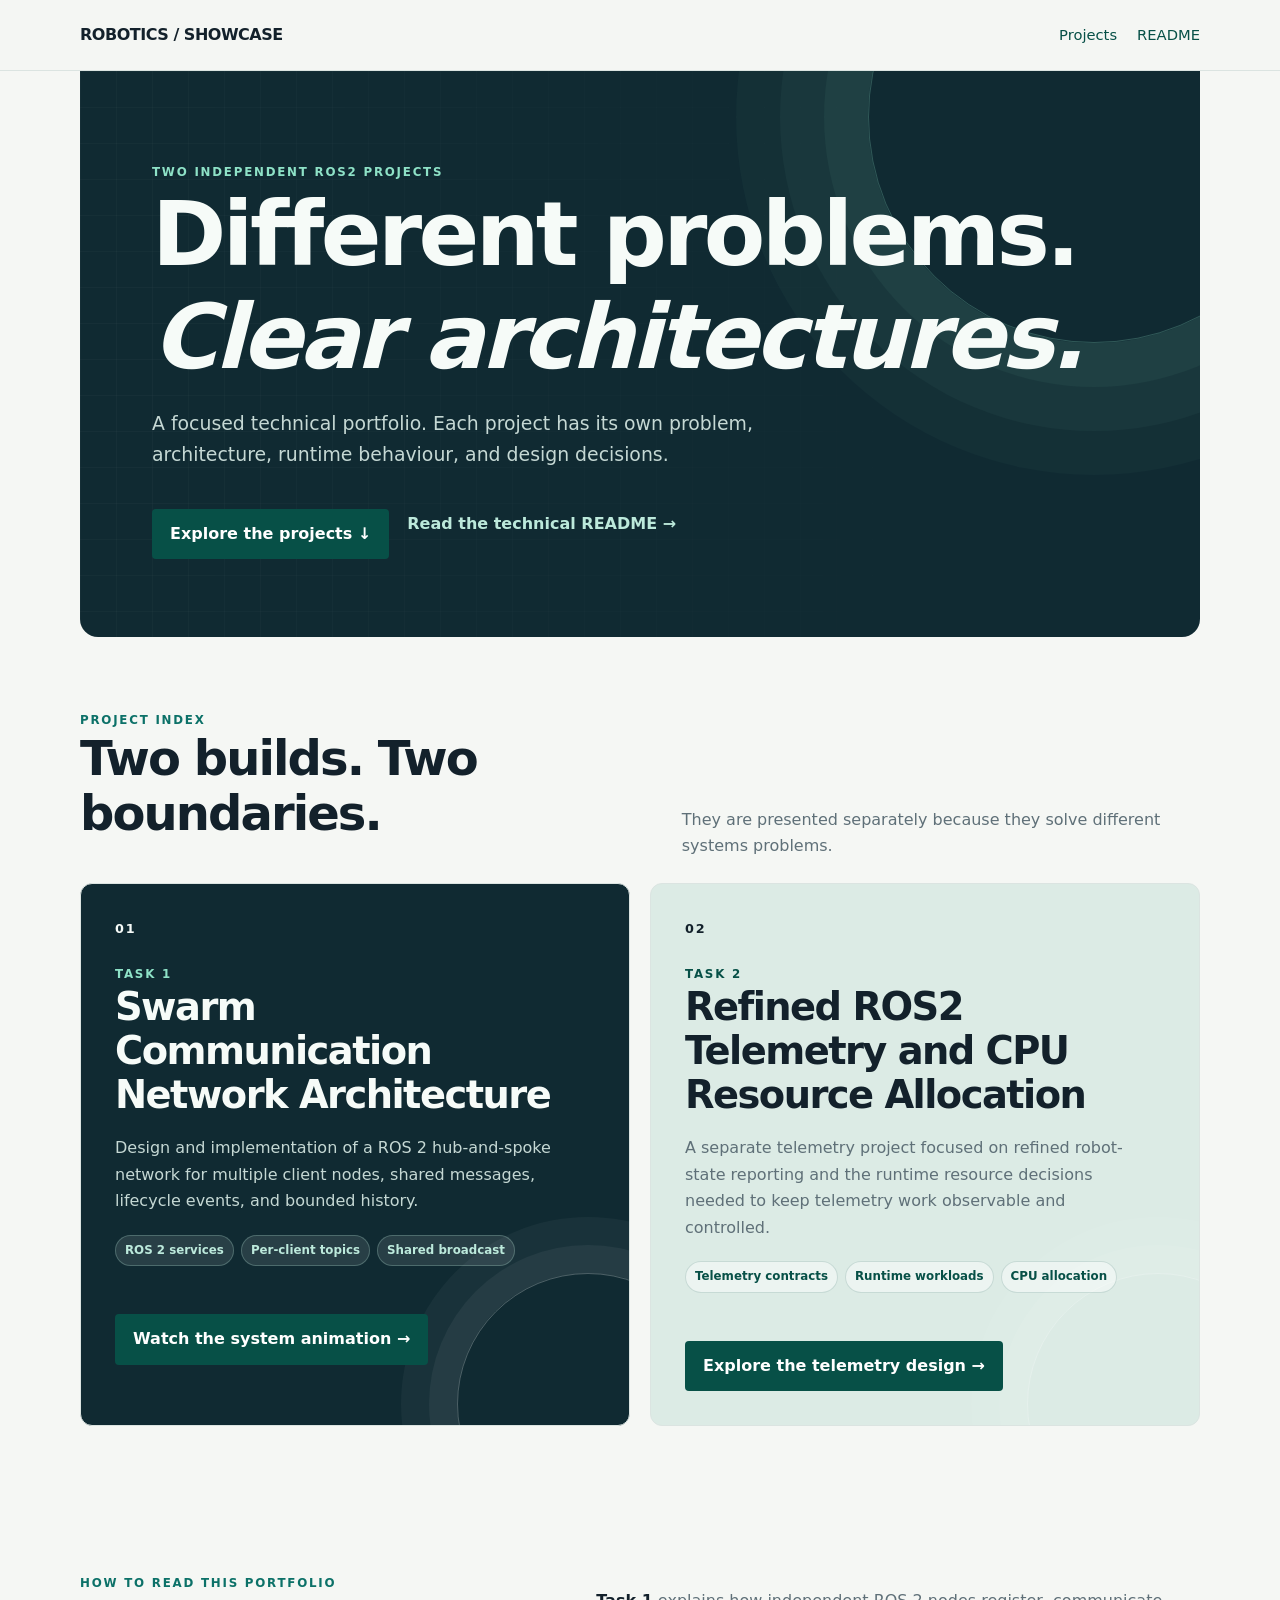
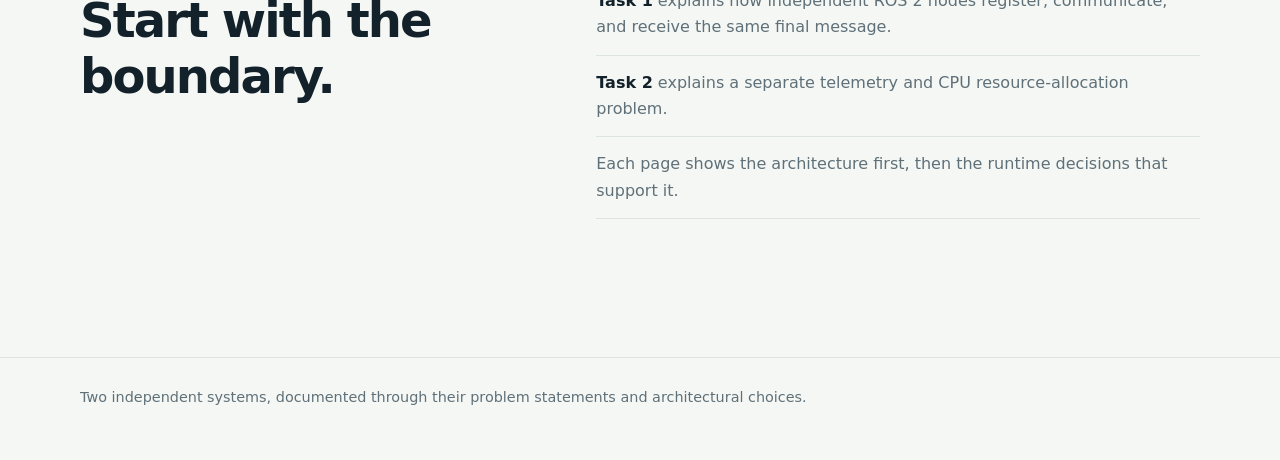
==== commit 36e60167: "Separate Task 1 and Task 2 portfolio projects" ====
--- a/site/index.html
+++ b/site/index.html
@@ -1,22 +1,16 @@
 <!doctype html>
 <html lang="en">
-<head><meta charset="utf-8"><meta name="viewport" content="width=device-width, initial-scale=1"><meta name="description" content="Task 1 swarm communication network architecture and Task 2 refined ROS2 telemetry portfolio."><title>Task 1 Swarm Communication · Task 2 Refined ROS2 Telemetry</title><link rel="stylesheet" href="styles.css"></head>
+<head><meta charset="utf-8"><meta name="viewport" content="width=device-width, initial-scale=1"><meta name="description" content="Two independent robotics projects: swarm communication network architecture and refined ROS2 telemetry."><title>Robotics Projects — Brennan Ow Yong</title><link rel="stylesheet" href="styles.css"></head>
 <body>
-<header class="topbar"><div class="wrap nav"><a class="brand" href="index.html">ROBOTICS / SHOWCASE</a><nav><a href="#architecture">Task 1</a><a href="#telemetry">Task 2</a><a href="https://github.com/BrennanOwYong/robotics_showcase">README</a></nav></div></header>
+<header class="topbar"><div class="wrap nav"><a class="brand" href="index.html">ROBOTICS / SHOWCASE</a><nav><a href="#projects">Projects</a><a href="https://github.com/BrennanOwYong/robotics_showcase">README</a></nav></div></header>
 <main>
-  <section class="wrap hero"><div class="eyebrow">Task 1 · Task 2 · ROS2 systems</div><h1>One message path.<br><em>Many informed robots.</em></h1><p class="lede">A hub-and-spoke ROS 2 system for multi-terminal communication, lifecycle events, and refined robot telemetry. Built to keep every client on the same view of the system.</p><div class="hero-actions"><a class="button" href="#architecture">Explore the architecture ↓</a><a class="text-link" href="task1.html">Open the technical view →</a></div></section>
-  <section class="wrap metrics" aria-label="System summary"><div><strong>01</strong><span>ROS 2 hub</span></div><div><strong>N</strong><span>independent clients</span></div><div><strong>01</strong><span>shared broadcast</span></div><div><strong>10</strong><span>visible records</span></div></section>
-  <section class="wrap section" id="architecture"><div class="section-head"><div><div class="eyebrow">Interactive system map</div><h2>See the same system two ways.</h2></div><p>Switch between the Task 1 collaboration path and the telemetry fault path. The architecture stays the same. The message meaning changes.</p></div>
-    <div class="view-tabs" role="tablist" aria-label="Architecture views"><button class="view-tab is-active" type="button" role="tab" aria-selected="true" data-view="task">Task 1 / swarm network</button><button class="view-tab" type="button" role="tab" aria-selected="false" data-view="telemetry">Task 2 / refined telemetry</button></div>
-    <div class="architecture-panel is-active" data-panel="task"><div class="diagram-caption"><span>Control and communication plane</span><span class="live-dot">● live design</span></div><div class="flow-diagram"><div class="node client"><small>ROS 2 node</small><strong>Terminal A</strong><span>/client/user-1</span></div><div class="arrow"><span>register</span>→</div><div class="node hub"><small>background process</small><strong>ROS CHAT HUB</strong><span>validate + broadcast</span></div><div class="arrow"><span>broadcast</span>→</div><div class="node client"><small>ROS 2 nodes</small><strong>All clients</strong><span>/broadcast</span></div></div><div class="diagram-foot"><span>Services: register_user · leave_user</span><span>Topics: client/&lt;id&gt; · broadcast · users</span></div></div>
-    <div class="architecture-panel" data-panel="telemetry"><div class="diagram-caption"><span>Fleet event plane</span><span class="live-dot amber">● same transport</span></div><div class="flow-diagram telemetry-flow"><div class="node robot"><small>robot or client</small><strong>Formation lost</strong><span>telemetry record</span></div><div class="arrow"><span>JSON record</span>→</div><div class="node hub"><small>trusted router</small><strong>ROS CHAT HUB</strong><span>validate sender</span></div><div class="arrow"><span>one broadcast</span>→</div><div class="node robot"><small>fleet response</small><strong>All robots</strong><span>log · react · display</span></div></div><div class="diagram-foot"><span>kind: telemetry</span><span>code: FORMATION_LOST</span></div></div>
+  <section class="wrap hero"><div class="eyebrow">Two independent ROS2 projects</div><h1>Different problems.<br><em>Clear architectures.</em></h1><p class="lede">A focused technical portfolio. Each project has its own problem, architecture, runtime behaviour, and design decisions.</p><div class="hero-actions"><a class="button" href="#projects">Explore the projects ↓</a><a class="text-link" href="https://github.com/BrennanOwYong/robotics_showcase">Read the technical README →</a></div></section>
+  <section class="wrap section" id="projects"><div class="section-head"><div><div class="eyebrow">Project index</div><h2>Two builds. Two boundaries.</h2></div><p>They are presented separately because they solve different systems problems.</p></div>
+    <div class="project-pair">
+      <article class="project-panel task-panel"><div class="project-number">01</div><div class="eyebrow">Task 1</div><h2>Swarm Communication Network Architecture</h2><p>Design and implementation of a ROS 2 hub-and-spoke network for multiple client nodes, shared messages, lifecycle events, and bounded history.</p><div class="project-points"><span>ROS 2 services</span><span>Per-client topics</span><span>Shared broadcast</span></div><a class="button" href="task1.html">Watch the system animation →</a></article>
+      <article class="project-panel telemetry-panel"><div class="project-number">02</div><div class="eyebrow">Task 2</div><h2>Refined ROS2 Telemetry and CPU Resource Allocation</h2><p>A separate telemetry project focused on refined robot-state reporting and the runtime resource decisions needed to keep telemetry work observable and controlled.</p><div class="project-points"><span>Telemetry contracts</span><span>Runtime workloads</span><span>CPU allocation</span></div><a class="button" href="telemetry.html">Explore the telemetry design →</a></article>
+    </div>
   </section>
-  <section class="wrap section split" id="task1"><div><div class="eyebrow">Task 1: Swarm Communication Network Architecture</div><h2>Make group communication reliable.</h2><p class="section-intro">Each terminal is its own ROS 2 client. The hub owns identity, routing, history, and system events.</p><a class="inline-link" href="task1.html">View Task 1 architecture →</a></div><div class="decision-grid"><div class="decision"><span>01</span><h3>Hub-and-spoke</h3><p>Clients do not connect directly. The hub validates one record and publishes one shared view.</p></div><div class="decision"><span>02</span><h3>Services for control</h3><p>Registration and departure are short request/response operations, so they use ROS 2 services.</p></div><div class="decision"><span>03</span><h3>Topics for flow</h3><p>Chat, system events, and telemetry are continuous records, so they use ROS 2 topics.</p></div><div class="decision"><span>04</span><h3>Explicit readiness</h3><p>Process detection is followed by ROS service discovery before registration starts.</p></div></div></section>
-  <section class="wrap section telemetry-section" id="telemetry"><div class="section-head"><div><div class="eyebrow">Task 2: Refined ROS2 Telemetry and CPU Resource Allocation</div><h2>Turn a fault into a fleet decision.</h2></div><p>Use the controls to preview the refined record path. This is a front-end design walkthrough of the implemented telemetry message contract.</p></div><div class="telemetry-console"><div class="console-head"><span><i></i><i></i><i></i></span><strong>/ros_chat/broadcast</strong><span class="console-state">message preview</span></div><div class="console-body"><div class="event-buttons"><button type="button" data-event="healthy">HEALTHY</button><button type="button" data-event="lost">FORMATION_LOST</button><button type="button" data-event="rejoined">FORMATION_RESTORED</button></div><pre id="telemetry-output" aria-live="polite">{
-  "kind": "telemetry",
-  "user_id": "user-2",
-  "code": "FORMATION_LOST",
-  "text": "Robot left formation"
-}</pre><div class="console-result"><span class="pulse"></span><span id="telemetry-result">Broadcast to every subscribed client</span></div></div></div><a class="inline-link" href="telemetry.html">View telemetry design decisions →</a></section>
-</main><footer class="site-footer"><div class="wrap">Built around one question: when a robot changes state, how quickly can the rest of the system know?</div></footer><script src="app.js"></script>
+  <section class="wrap section split"><div><div class="eyebrow">How to read this portfolio</div><h2>Start with the boundary.</h2></div><div class="decision-stack"><p><strong>Task 1</strong> explains how independent ROS 2 nodes register, communicate, and receive the same final message.</p><p><strong>Task 2</strong> explains a separate telemetry and CPU resource-allocation problem.</p><p>Each page shows the architecture first, then the runtime decisions that support it.</p></div></section>
+</main><footer class="site-footer"><div class="wrap">Two independent systems, documented through their problem statements and architectural choices.</div></footer>
 </body></html>
--- a/site/styles.css
+++ b/site/styles.css
@@ -102,17 +102,19 @@
 .node.hub { color: #fff; background: #102a32; border-color: #102a32; }.node.hub small { color: #8ee2c7; }.node.hub span { color: #c5d8d4; }
 .arrow { color: var(--accent-dark); text-align: center; font-size: 1.5rem; font-weight: 800; }.arrow span { display: block; color: var(--muted); font-size: .64rem; text-transform: uppercase; letter-spacing: .08em; }
 .compact-grid { display: grid; grid-template-columns: 1fr 1fr; gap: 18px; }.compact-grid h2 { font-size: 1.7rem; }.inline-link { display: inline-block; margin-top: 12px; font-weight: 800; text-decoration: none; }
+.project-pair { display: grid; grid-template-columns: 1fr 1fr; gap: 20px; }.project-panel { position: relative; overflow: hidden; min-height: 360px; padding: 34px; border-radius: 12px; border: 1px solid var(--line); }.project-panel::after { content: ""; position: absolute; right: -90px; bottom: -110px; width: 260px; height: 260px; border: 1px solid rgba(255,255,255,.25); border-radius: 50%; box-shadow: 0 0 0 28px rgba(255,255,255,.05), 0 0 0 56px rgba(255,255,255,.04); }.task-panel { color: #f6fbf8; background: #102a32; }.telemetry-panel { color: #13212b; background: #dcebe5; }.project-panel .eyebrow { color: #8ee2c7; }.telemetry-panel .eyebrow { color: var(--accent-dark); }.project-panel h2 { position: relative; z-index: 1; max-width: 440px; font-size: clamp(1.8rem, 3vw, 2.8rem); }.project-panel p { position: relative; z-index: 1; max-width: 450px; color: #c5d8d4; }.telemetry-panel p { color: var(--muted); }.project-number { position: relative; z-index: 1; margin-bottom: 26px; font-size: .8rem; font-weight: 900; letter-spacing: .14em; }.project-points { position: relative; z-index: 1; display: flex; flex-wrap: wrap; gap: 7px; margin: 20px 0 28px; }.project-points span { padding: 5px 9px; color: #bce9db; background: rgba(255,255,255,.1); border: 1px solid rgba(188,233,219,.25); border-radius: 999px; font-size: .74rem; font-weight: 800; }.telemetry-panel .project-points span { color: var(--accent-dark); background: rgba(255,255,255,.45); border-color: rgba(7,80,71,.16); }.project-panel .button { position: relative; z-index: 1; }.telemetry-panel .button { color: #fff; background: var(--accent-dark); }
 .decision-grid { display: grid; grid-template-columns: 1fr 1fr; gap: 16px; }.decision { padding: 20px; border-top: 2px solid var(--accent); background: #fff; }.decision span, .story-step > span { color: var(--accent); font-size: .75rem; font-weight: 900; letter-spacing: .1em; }.decision h3 { margin: 8px 0 6px; font-size: 1.05rem; }.decision p, .story-step p { margin: 0; color: var(--muted); font-size: .92rem; }
 .telemetry-section { padding-top: 42px; }.telemetry-console { overflow: hidden; margin: 24px 0 10px; color: #d9ebe6; background: #15252a; border-radius: 9px; box-shadow: 0 12px 28px rgba(16,46,50,.15); }.console-head { display: flex; align-items: center; gap: 14px; padding: 13px 18px; background: #1e353b; font-size: .78rem; }.console-head i { display: inline-block; width: 8px; height: 8px; margin-right: 4px; background: #ef6b5b; border-radius: 50%; }.console-head i:nth-child(2) { background: #f2b84b; }.console-head i:nth-child(3) { background: #77d6a9; }.console-state { margin-left: auto; color: #8aa7a1; }.console-body { padding: 22px; }.event-buttons { display: flex; flex-wrap: wrap; gap: 8px; }.event-buttons button { padding: 8px 10px; color: #b8d9d0; background: transparent; border: 1px solid #45625f; border-radius: 4px; font: inherit; font-size: .72rem; font-weight: 800; cursor: pointer; }.event-buttons button:hover, .event-buttons button.is-selected { color: #15252a; background: #8ee2c7; }.console-body pre { margin: 22px 0; padding: 0; color: #b8d9d0; background: transparent; }.console-result { display: flex; align-items: center; gap: 9px; color: #8ee2c7; font-size: .82rem; }.pulse { width: 7px; height: 7px; background: #8ee2c7; border-radius: 50%; box-shadow: 0 0 0 5px rgba(142,226,199,.14); }
 .project-hero { position: relative; isolation: isolate; overflow: hidden; padding: 72px 70px 58px; max-width: var(--max); color: #f6fbf8; background: #102a32; border-radius: 0 0 18px 18px; }.project-hero::after { content: ""; position: absolute; z-index: -1; width: 360px; height: 360px; right: -150px; top: -150px; border: 1px solid rgba(142,226,199,.22); border-radius: 50%; box-shadow: 0 0 0 36px rgba(142,226,199,.05), 0 0 0 72px rgba(142,226,199,.04); }.project-hero .eyebrow { color: #8ee2c7; }.project-hero .lede { color: #c5d8d4; }.project-hero h1 { font-size: clamp(2.6rem, 6vw, 4.8rem); }
 .large-architecture { display: grid; grid-template-columns: 1fr 1.2fr 1fr; align-items: center; gap: 24px; padding: 34px; background: #e8efec; border: 1px solid var(--line); border-radius: 10px; }.large-column { display: grid; gap: 14px; }.large-center { display: grid; gap: 14px; align-items: center; }.connector-label { color: var(--muted); text-align: center; font-size: .7rem; text-transform: uppercase; letter-spacing: .08em; }.node.output { border-left: 4px solid var(--accent); }.decision-stack p { margin: 0; padding: 14px 0; color: var(--muted); border-bottom: 1px solid var(--line); }.decision-stack strong { color: var(--ink); }.telemetry-story { max-width: 760px; margin: 0 auto; }.story-step { display: grid; grid-template-columns: 54px 1fr; gap: 18px; align-items: start; padding: 20px 24px; background: #fff; border: 1px solid var(--line); border-radius: 8px; }.story-step h3 { margin: 0 0 4px; }.story-line { width: 2px; height: 28px; margin-left: 27px; background: #a7cec1; }.code-card { margin: 0; background: #15252a; color: #b8d9d0; }
-@media (max-width: 760px) { .flow-diagram { grid-template-columns: 1fr; }.arrow { transform: rotate(90deg); }.diagram-foot, .diagram-caption { flex-direction: column; gap: 6px; }.decision-grid, .compact-grid, .large-architecture { grid-template-columns: 1fr; }.large-architecture { padding: 20px; } }
+@media (max-width: 760px) { .flow-diagram { grid-template-columns: 1fr; }.arrow { transform: rotate(90deg); }.diagram-foot, .diagram-caption { flex-direction: column; gap: 6px; }.decision-grid, .compact-grid, .project-pair, .large-architecture { grid-template-columns: 1fr; }.large-architecture { padding: 20px; }.project-panel { min-height: 0; padding: 26px; } }
 .animation-shell { overflow: hidden; background: #eef4f1; border: 1px solid var(--line); border-radius: 10px; box-shadow: 0 14px 30px rgba(16,46,50,.08); }
-.animation-toolbar { display: flex; align-items: center; justify-content: space-between; gap: 16px; padding: 14px 18px; background: #102a32; color: #c5d8d4; }.animation-buttons { display: flex; gap: 7px; }.anim-button { padding: 8px 12px; color: #c5d8d4; background: #1e4248; border: 1px solid #41676a; border-radius: 4px; font: inherit; font-size: .78rem; font-weight: 800; cursor: pointer; }.anim-button:hover, .anim-button.primary { color: #102a32; background: #8ee2c7; border-color: #8ee2c7; }.animation-status { color: #8ee2c7; font-size: .78rem; font-weight: 800; }
+.animation-toolbar { display: flex; align-items: center; justify-content: space-between; gap: 16px; padding: 14px 18px; background: #102a32; color: #c5d8d4; }.animation-buttons { display: flex; flex-wrap: wrap; gap: 7px; }.anim-button { padding: 8px 12px; color: #c5d8d4; background: #1e4248; border: 1px solid #41676a; border-radius: 4px; font: inherit; font-size: .78rem; font-weight: 800; cursor: pointer; }.anim-button:hover, .anim-button.primary, .anim-button.next-step { color: #102a32; background: #8ee2c7; border-color: #8ee2c7; }.animation-status { color: #8ee2c7; font-size: .78rem; font-weight: 800; }
 .animation-body { display: grid; grid-template-columns: 250px 1fr; min-height: 520px; }.animation-steps { display: grid; align-content: center; gap: 2px; margin: 0; padding: 24px 12px; list-style: none; background: #e1ebe7; border-right: 1px solid var(--line); }.animation-steps button { display: grid; grid-template-columns: 35px 1fr; gap: 8px; width: 100%; padding: 11px 9px; color: var(--muted); text-align: left; background: transparent; border: 1px solid transparent; border-radius: 5px; font: inherit; cursor: pointer; }.animation-steps button:hover, .animation-steps button.is-current { color: var(--ink); background: #fff; border-color: #b7d5ca; box-shadow: 0 5px 12px rgba(16,46,50,.06); }.animation-steps b { color: var(--accent); font-size: .72rem; }.animation-steps span { font-weight: 800; font-size: .82rem; }.animation-steps small { display: block; margin-top: 2px; color: var(--muted); font-size: .7rem; font-weight: 400; line-height: 1.3; }
-.animation-scene { position: relative; overflow: hidden; padding: 28px; background: radial-gradient(circle at 80% 10%, rgba(142,226,199,.2), transparent 26%), #f8fbf9; }.scene-label { color: var(--muted); text-transform: uppercase; letter-spacing: .13em; font-size: .7rem; font-weight: 800; }.scene-grid { display: grid; grid-template-columns: 1fr 150px 1fr; align-items: center; gap: 18px; min-height: 340px; }.scene-column { display: grid; gap: 13px; }.scene-middle { display: grid; gap: 10px; align-items: center; }.anim-node { position: relative; z-index: 2; display: flex; flex-direction: column; gap: 3px; min-height: 88px; justify-content: center; padding: 15px; background: #fff; border: 1px solid #cbdad5; border-radius: 7px; box-shadow: 0 8px 18px rgba(16,46,50,.06); opacity: .2; transform: scale(.96); transition: opacity .45s ease, transform .45s ease, border-color .45s ease, box-shadow .45s ease; }.anim-node small { color: var(--accent); text-transform: uppercase; letter-spacing: .1em; font-size: .6rem; font-weight: 800; }.anim-node strong { font-size: .95rem; }.anim-node span { color: var(--muted); font-size: .7rem; }.anim-hub { color: #fff; background: #102a32; border-color: #102a32; }.anim-hub small { color: #8ee2c7; }.anim-hub span { color: #c5d8d4; }.route { position: relative; height: 4px; background: #bed5cd; opacity: .15; transition: opacity .4s ease, background .4s ease; }.route::after { content: ""; position: absolute; top: -4px; right: -1px; border-top: 6px solid transparent; border-bottom: 6px solid transparent; border-left: 8px solid #bed5cd; }
+.animation-scene { position: relative; overflow: hidden; padding: 28px; background: radial-gradient(circle at 80% 10%, rgba(142,226,199,.2), transparent 26%), #f8fbf9; }.scene-label { color: var(--muted); text-transform: uppercase; letter-spacing: .13em; font-size: .7rem; font-weight: 800; }.scene-grid { display: grid; grid-template-columns: 1fr 150px 1fr; align-items: center; gap: 18px; min-height: 340px; }.scene-column { display: grid; gap: 13px; }.scene-middle { display: grid; gap: 10px; align-items: center; }.anim-node { position: relative; z-index: 2; display: flex; flex-direction: column; gap: 3px; min-height: 88px; justify-content: center; padding: 15px; background: #fff; border: 1px solid #cbdad5; border-radius: 7px; box-shadow: 0 8px 18px rgba(16,46,50,.06); opacity: .45; transform: scale(.98); transition: opacity .45s ease, transform .45s ease, border-color .45s ease, box-shadow .45s ease; }.anim-node small { color: var(--accent); text-transform: uppercase; letter-spacing: .1em; font-size: .6rem; font-weight: 800; }.anim-node strong { font-size: .95rem; }.anim-node span { color: var(--muted); font-size: .7rem; }.anim-hub { color: #fff; background: #102a32; border-color: #102a32; }.anim-hub small { color: #8ee2c7; }.anim-hub span { color: #c5d8d4; }.route { position: relative; height: 4px; background: #bed5cd; opacity: .3; transition: opacity .4s ease, background .4s ease; }.route::after { content: ""; position: absolute; top: -4px; right: -1px; border-top: 6px solid transparent; border-bottom: 6px solid transparent; border-left: 8px solid #bed5cd; }
 .scene-caption { position: absolute; right: 28px; bottom: 22px; left: 28px; padding: 12px 15px; color: var(--accent-dark); background: #e4f3ed; border-left: 3px solid var(--accent); border-radius: 4px; font-size: .82rem; }.caption-pop { animation: caption-pop .45s both; }.packet { position: absolute; z-index: 5; top: 50%; left: 24%; display: none; padding: 5px 8px; color: #102a32; background: #f2b84b; border-radius: 4px; font-size: .65rem; font-weight: 900; box-shadow: 0 5px 12px rgba(16,46,50,.2); }
+.persistence-note { position: absolute; top: 18px; right: 28px; padding: 7px 10px; color: var(--muted); background: rgba(255,255,255,.78); border: 1px dashed #b8cec6; border-radius: 4px; font-size: .68rem; }.persistence-note code { color: var(--accent-dark); }
 [data-step="1"] .anim-hub, [data-step="2"] .anim-hub, [data-step="3"] .anim-hub, [data-step="4"] .anim-hub, [data-step="5"] .anim-hub, [data-step="6"] .anim-hub { opacity: 1; transform: scale(1); } [data-step="2"] .route-in, [data-step="3"] .route-in, [data-step="4"] .route-in, [data-step="5"] .route-in, [data-step="6"] .route-in, [data-step="4"] .route-out, [data-step="5"] .route-out, [data-step="6"] .route-out { opacity: 1; background: #8fcabc; }
-[data-step="3"] .anim-node.client-a, [data-step="3"] .anim-node.client-b, [data-step="3"] .anim-node.client-c, [data-step="4"] .anim-node.client-a, [data-step="4"] .anim-node.client-b, [data-step="4"] .anim-node.client-c, [data-step="5"] .anim-node.client-a, [data-step="5"] .anim-node.client-b, [data-step="5"] .anim-node.client-c, [data-step="6"] .anim-node.client-a, [data-step="6"] .anim-node.client-b, [data-step="6"] .anim-node.client-c { opacity: 1; transform: scale(1); } [data-step="6"] .anim-node.output-a, [data-step="6"] .anim-node.output-b, [data-step="6"] .anim-node.output-c { opacity: 1; transform: scale(1); border-color: #8fcabc; box-shadow: 0 0 0 5px rgba(142,226,199,.16), 0 8px 18px rgba(16,46,50,.06); } [data-step="5"] .client-a { border-color: #f2b84b; box-shadow: 0 0 0 5px rgba(242,184,75,.18); } [data-step="5"] .packet { display: block; animation: packet-hub 1s both; } [data-step="6"] .packet { display: block; animation: packet-broadcast 1.15s both; }
-@keyframes packet-hub { from { left: 22%; opacity: 0; } 15% { opacity: 1; } to { left: 48%; opacity: 1; } } @keyframes packet-broadcast { from { left: 49%; opacity: 0; } 15% { opacity: 1; } to { left: 78%; opacity: 1; } } @keyframes caption-pop { from { opacity: .2; transform: translateY(7px); } to { opacity: 1; transform: translateY(0); } }
+[data-step="3"] .anim-node.client-a, [data-step="3"] .anim-node.client-b, [data-step="3"] .anim-node.client-c, [data-step="4"] .anim-node.client-a, [data-step="4"] .anim-node.client-b, [data-step="4"] .anim-node.client-c, [data-step="5"] .anim-node.client-a, [data-step="5"] .anim-node.client-b, [data-step="5"] .anim-node.client-c, [data-step="6"] .anim-node.client-a, [data-step="6"] .anim-node.client-b, [data-step="6"] .anim-node.client-c { opacity: 1; transform: scale(1); } [data-step="6"] .anim-node.output-a, [data-step="6"] .anim-node.output-b, [data-step="6"] .anim-node.output-c { opacity: 1; transform: scale(1); border-color: #8fcabc; box-shadow: 0 0 0 5px rgba(142,226,199,.16), 0 8px 18px rgba(16,46,50,.06); } [data-step="5"] .client-a { border-color: #f2b84b; box-shadow: 0 0 0 5px rgba(242,184,75,.18); } [data-step="5"] .packet { display: block; animation: packet-hub 1s both; } [data-step="6"] .packet { display: block; animation: packet-broadcast 1.15s both; } [data-step="6"] .packet::before, [data-step="6"] .packet::after { content: "message"; position: absolute; left: 0; padding: 5px 8px; color: #102a32; background: #f2b84b; border-radius: 4px; box-shadow: 0 5px 12px rgba(16,46,50,.2); } [data-step="6"] .packet::before { top: -42px; animation: packet-copy .8s .15s both; } [data-step="6"] .packet::after { top: 42px; animation: packet-copy .8s .3s both; }
+@keyframes packet-hub { from { left: 22%; opacity: 0; } 15% { opacity: 1; } to { left: 48%; opacity: 1; } } @keyframes packet-broadcast { from { left: 49%; opacity: 0; } 15% { opacity: 1; } to { left: 78%; opacity: 1; } } @keyframes packet-copy { from { opacity: 0; transform: translateX(-8px); } to { opacity: 1; transform: translateX(0); } } @keyframes caption-pop { from { opacity: .2; transform: translateY(7px); } to { opacity: 1; transform: translateY(0); } }
 @media (max-width: 760px) { .animation-toolbar { align-items: flex-start; flex-direction: column; }.animation-body { grid-template-columns: 1fr; }.animation-steps { grid-template-columns: 1fr 1fr; border-right: 0; border-bottom: 1px solid var(--line); }.animation-scene { min-height: 620px; }.scene-grid { grid-template-columns: 1fr; min-height: 470px; }.scene-middle { order: -1; }.route { width: 4px; height: 24px; margin: 0 auto; }.route::after { top: auto; right: -4px; bottom: -6px; border-top: 8px solid #bed5cd; border-right: 6px solid transparent; border-bottom: 0; border-left: 6px solid transparent; }.packet { top: 45%; left: 47%; }.scene-caption { right: 16px; bottom: 16px; left: 16px; } }
